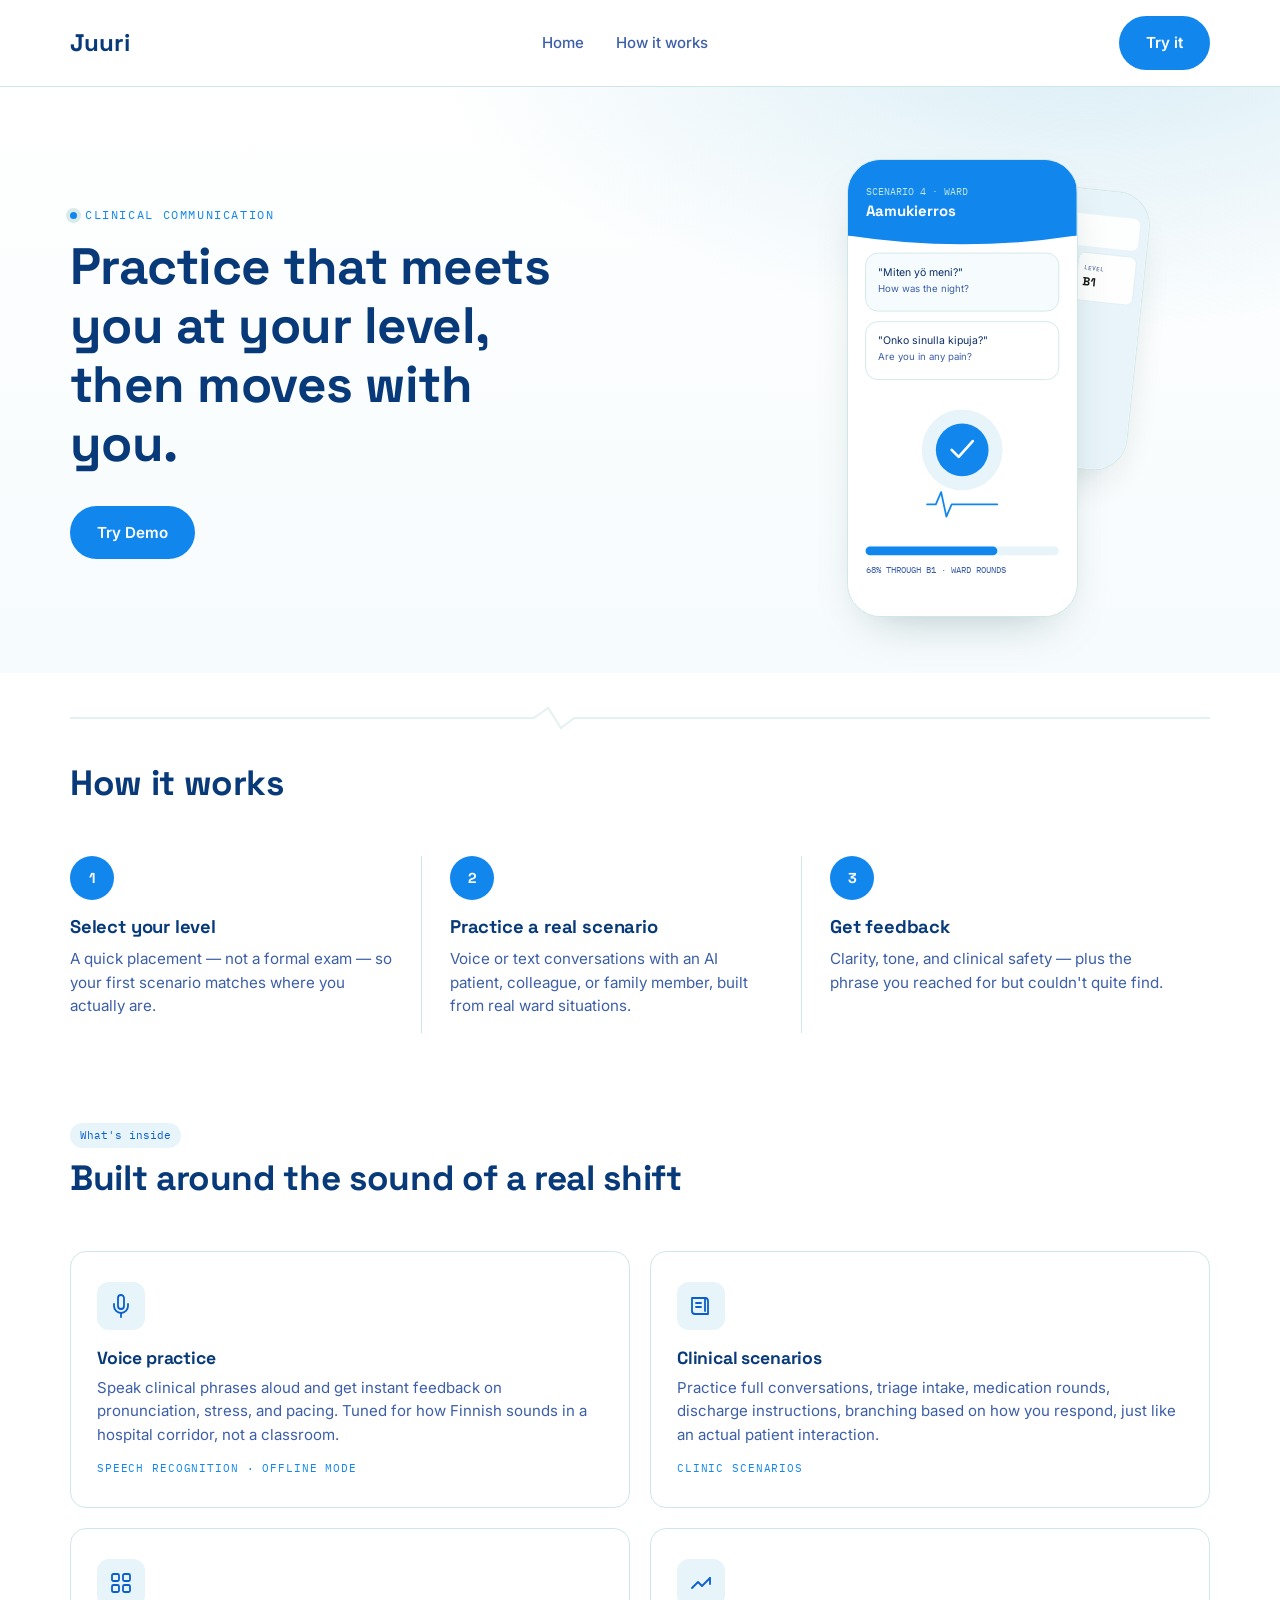
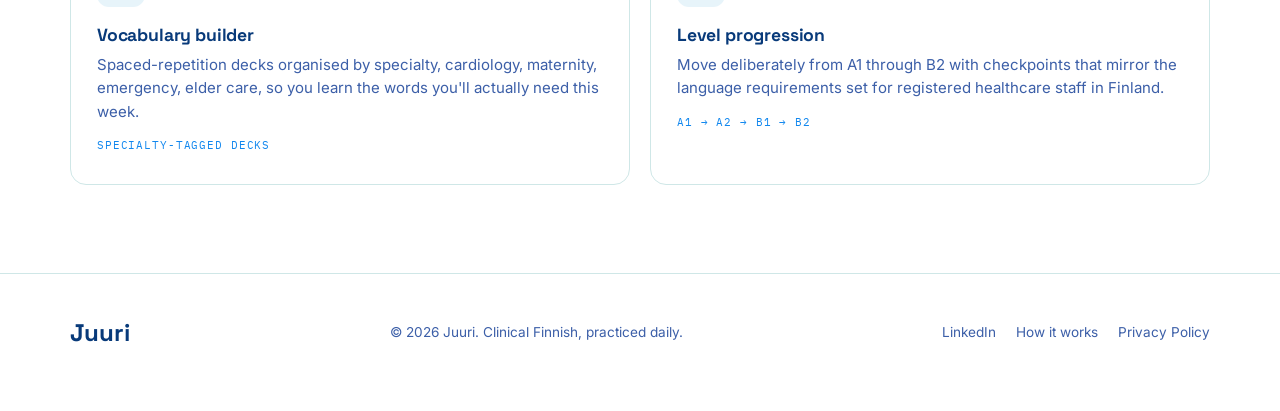
==== index.html @ f385f3e2 "hello" ====
<!DOCTYPE html>
<html lang="en">

<head>
  <meta charset="UTF-8">
  <meta name="viewport" content="width=device-width, initial-scale=1.0">
  <title>Juuri — Build your confidence</title>
  <link rel="preconnect" href="https://fonts.googleapis.com">
  <link
    href="https://fonts.googleapis.com/css2?family=Space+Grotesk:wght@500;600;700&family=Inter:wght@400;500;600;700&family=IBM+Plex+Mono:wght@500;600&display=swap"
    rel="stylesheet">
  <link rel="stylesheet" href="styles.css">
</head>

<body>

  <a href="#main" class="skip-link">Skip to content</a>

  <header>
    <nav class="nav container">
      <a href="#top" class="logo">
        Juuri
      </a>
      <div class="nav-links">
        <a href="#features">Home</a>
        <a href="how-it-works.html">How it works</a>
      </div>
      <a href="#contact" class="btn btn-primary nav-cta">Try it</a>
      <button class="nav-toggle" aria-label="Toggle menu" aria-expanded="false" id="navToggle">
        <svg viewBox="0 0 24 24" fill="none" stroke="#0b2b30" stroke-width="2" stroke-linecap="round">
          <line x1="3" y1="6" x2="21" y2="6" />
          <line x1="3" y1="12" x2="21" y2="12" />
          <line x1="3" y1="18" x2="21" y2="18" />
        </svg>
      </button>
    </nav>
    <div class="mobile-menu" id="mobileMenu">
      <a href="#features">Home</a>
      <a href="how-it-works.html">How it works</a>
      <a href="#contact" class="btn btn-primary">Try it</a>
    </div>
  </header>

  <main id="main">

    <!-- ============ HERO ============ -->
    <section class="hero" id="top">
      <div class="container hero-grid">
        <div class="hero-title">
          <span class="eyebrow">Clinical communication</span>
          <h1>Practice that meets you at your level, then moves with you.</h1>
          <div class="hero-cta-wrap btn-row">
            <a href="#demo" class="btn btn-primary">Try Demo</a>
          </div>
        </div>
        <div class="hero-visual reveal">
          <svg class="ekg-strip" viewBox="0 0 400 60" preserveAspectRatio="none" aria-hidden="true">
            <polyline id="ekgLine" points="0,30 40,30 55,10 65,50 80,30 400,30" fill="none" stroke="var(--teal)"
              stroke-width="2" stroke-linecap="round" stroke-linejoin="round" />
          </svg>
          <div class="phone-stack">
            <svg class="phone phone-behind" viewBox="0 0 260 520" xmlns="http://www.w3.org/2000/svg">
              <rect width="260" height="520" rx="34" fill="#E7F4FA" />
              <rect x="16" y="46" width="228" height="60" rx="12" fill="#ffffff" />
              <text x="30" y="80" font-family="Space Grotesk" font-size="14" fill="var(--ink)"
                font-weight="700">Progress</text>
              <rect x="16" y="118" width="108" height="90" rx="12" fill="var(--teal)" />
              <text x="28" y="150" font-family="IBM Plex Mono" font-size="11" fill="#fff">STREAK</text>
              <text x="28" y="180" font-family="Space Grotesk" font-size="22" fill="#fff" font-weight="700">14d</text>
              <rect x="136" y="118" width="108" height="90" rx="12" fill="#ffffff" stroke="#CFE7E7" />
              <text x="148" y="150" font-family="IBM Plex Mono" font-size="11" fill="var(--ink)">LEVEL</text>
              <text x="148" y="180" font-family="Space Grotesk" font-size="22" fill="var(--ink-deepest)"
                font-weight="700">B1</text>
            </svg>
            <svg class="phone phone-front" viewBox="0 0 260 520" xmlns="http://www.w3.org/2000/svg">
              <rect width="260" height="520" rx="34" fill="#ffffff" />
              <rect x="0" y="0" width="260" height="86" rx="0" fill="var(--teal)" />
              <path d="M0 86 Q130 106 260 86 L260 0 L0 0 Z" fill="var(--teal)" />
              <text x="20" y="40" font-family="IBM Plex Mono" font-size="11" fill="#BFE6E1">SCENARIO 4 · WARD</text>
              <text x="20" y="64" font-family="Space Grotesk" font-size="17" fill="#fff"
                font-weight="700">Aamukierros</text>
              <rect x="20" y="106" width="220" height="66" rx="14" fill="#F6FBFD" stroke="#CFE7E7" />
              <text x="34" y="132" font-family="Inter" font-size="12" fill="var(--ink)">"Miten yö meni?"</text>
              <text x="34" y="150" font-family="Inter" font-size="11" fill="var(--ink-soft)">How was the night?</text>
              <rect x="20" y="184" width="220" height="66" rx="14" fill="#ffffff" stroke="#CFE7E7" />
              <text x="34" y="210" font-family="Inter" font-size="12" fill="var(--ink)">"Onko sinulla kipuja?"</text>
              <text x="34" y="228" font-family="Inter" font-size="11" fill="var(--ink-soft)">Are you in any pain?</text>
              <circle cx="130" cy="330" r="46" fill="#E7F4FA" />
              <circle cx="130" cy="330" r="30" fill="var(--teal)" />
              <path d="M118 330 l8 8 16 -18" stroke="#fff" stroke-width="3" fill="none" stroke-linecap="round"
                stroke-linejoin="round" />
              <polyline points="90,392 100,392 106,378 112,406 118,392 170,392" fill="none" stroke="var(--teal)"
                stroke-width="2" stroke-linecap="round" stroke-linejoin="round" />
              <rect x="20" y="440" width="220" height="10" rx="5" fill="#E7F4FA" />
              <rect x="20" y="440" width="150" height="10" rx="5" fill="var(--teal)" />
              <text x="20" y="470" font-family="IBM Plex Mono" font-size="10" fill="var(--ink-soft)">68% THROUGH B1 ·
                WARD
                ROUNDS</text>
            </svg>
          </div>
        </div>
      </div>
    </section>
    <!-- ============ HOW IT WORKS ============ -->

    <svg class="ekg-divider container" viewBox="0 0 1180 26" preserveAspectRatio="none" aria-hidden="true" style="margin-top: 32px;">
      <polyline points="0,13 480,13 495,3 508,23 522,13 1180,13" fill="none" stroke="#CFE7E7" stroke-width="2" />
    </svg>


    <section class="container" id="how" style="margin-top: 32px;">
      <div class="wrap">
        <div class="section-head">

          <h2>How it works</h2>
        </div>
        <div class="how-track">
          <div class="how-step">
            <span class="step-index">1</span>
            <h3>Select your level</h3>
            <p>A quick placement — not a formal exam — so your first scenario matches where you actually are.</p>
          </div>
          <div class="how-step">
            <span class="step-index">2</span>
            <h3>Practice a real scenario</h3>
            <p>Voice or text conversations with an AI patient, colleague, or family member, built from real ward
              situations.</p>
          </div>
          <div class="how-step">
            <span class="step-index">3</span>
            <h3>Get feedback</h3>
            <p>Clarity, tone, and clinical safety — plus the phrase you reached for but couldn't quite find.</p>
          </div>
        </div>
      </div>
    </section>


    <!-- ============ FEATURES ============ -->
    <section id="features">
      <div class="container">
        <div class="section-head reveal">
          <span class="pill">What's inside</span>
          <h2>Built around the sound of a real shift</h2>
        </div>
        <div class="features-grid">

          <div class="feature-card reveal">
            <div class="feature-icon">
              <svg viewBox="0 0 24 24" fill="none" stroke-width="1.8" stroke-linecap="round" stroke-linejoin="round">
                <path d="M12 1a3 3 0 0 0-3 3v8a3 3 0 0 0 6 0V4a3 3 0 0 0-3-3z" />
                <path d="M19 10v2a7 7 0 0 1-14 0v-2" />
                <line x1="12" y1="19" x2="12" y2="23" />
              </svg>
            </div>
            <h3>Voice practice</h3>
            <p>Speak clinical phrases aloud and get instant feedback on pronunciation, stress, and pacing. Tuned for
              how Finnish sounds in a hospital corridor, not a classroom.</p>
            <span class="feature-tag">Speech recognition · offline mode</span>
          </div>

          <div class="feature-card reveal">
            <div class="feature-icon">
              <svg viewBox="0 0 24 24" fill="none" stroke-width="1.8" stroke-linecap="round" stroke-linejoin="round">
                <path d="M3 4h13a3 3 0 0 1 3 3v13H6a3 3 0 0 1-3-3V4z" />
                <path d="M16 4v13" />
                <line x1="7" y1="9" x2="12" y2="9" />
                <line x1="7" y1="13" x2="12" y2="13" />
              </svg>
            </div>
            <h3>Clinical scenarios</h3>
            <p>Practice full conversations, triage intake, medication rounds, discharge instructions, branching based
              on how you respond, just like an actual patient interaction.</p>
            <span class="feature-tag">clinic scenarios</span>
          </div>

          <div class="feature-card reveal">
            <div class="feature-icon">
              <svg viewBox="0 0 24 24" fill="none" stroke-width="1.8" stroke-linecap="round" stroke-linejoin="round">
                <rect x="3" y="3" width="7" height="7" rx="1.5" />
                <rect x="14" y="3" width="7" height="7" rx="1.5" />
                <rect x="3" y="14" width="7" height="7" rx="1.5" />
                <rect x="14" y="14" width="7" height="7" rx="1.5" />
              </svg>
            </div>
            <h3>Vocabulary builder</h3>
            <p>Spaced-repetition decks organised by specialty, cardiology, maternity, emergency, elder care, so you
              learn the words you'll actually need this week.</p>
            <span class="feature-tag">Specialty-tagged decks</span>
          </div>

          <div class="feature-card reveal">
            <div class="feature-icon">
              <svg viewBox="0 0 24 24" fill="none" stroke-width="1.8" stroke-linecap="round" stroke-linejoin="round">
                <path d="M3 17l6-6 4 4 8-8" />
                <path d="M21 7v6" />
              </svg>
            </div>
            <h3>Level progression</h3>
            <p>Move deliberately from A1 through B2 with checkpoints that mirror the language requirements set for
              registered healthcare staff in Finland.</p>
            <span class="feature-tag">A1 → A2 → B1 → B2</span>
          </div>

        </div>
      </div>
    </section>




  </main>

  <footer>
    <div class="container footer-row">
      <div class="logo" style="font-size:1.5rem;">
        Juuri
      </div>
      <span>© 2026 Juuri. Clinical Finnish, practiced daily.</span>
      <div class="footer-links">
        <a href="https://www.linkedin.com/company/juuri" target="_blank">LinkedIn</a>
        <a href="how-it-works.html">How it works</a>
        <a href="privacy.html">Privacy Policy</a>
      </div>
    </div>
  </footer>


  <script src="script.js"></script>
</body>

</html>
---- styles.css ----
/* ============ TOKENS ============ */
:root{
  --white:#ffffff;
  --pale:#f6fbfd;
  --bg-blue:#e7f4fa;
  --bg-blue-deep:#d8edf5;
  --line:#cfe7e7;
  --teal:#1187EE;
  --teal-dark:#0A5FCC;
  --teal-deepest:#083A7A;
  --ink:#0B2F66;
  --ink-soft:#3C5FA8;
  --pulse:#e8a33d; /* single sparing highlight, used only in EKG dot */
  --radius-sm:10px;
  --radius-md:16px;
  --radius-lg:28px;
  --shadow:0 20px 50px -25px rgba(10,60,60,.35);
  --display:'Space Grotesk',sans-serif;
  --body:'Inter',sans-serif;
  --mono:'IBM Plex Mono',monospace;
  --maxw:1180px;
}

*{box-sizing:border-box;}
html{scroll-behavior:smooth;}
@media (prefers-reduced-motion: reduce){
  html{scroll-behavior:auto;}
  *{animation-duration:.001ms !important; animation-iteration-count:1 !important; transition-duration:.001ms !important;}
}
body{
  margin:0;
  font-family:var(--body);
  color:var(--ink);
  background:var(--white);
  -webkit-font-smoothing:antialiased;
  line-height:1.55;
}
h1,h2,h3,h4{
  font-family:var(--display);
  color:var(--teal-deepest);
  margin:0 0 .5em;
  line-height:1.15;
  letter-spacing:-.01em;
}

p{margin:0 0 1em;color:var(--ink-soft);}
a{color:inherit;}
img,svg{max-width:100%;display:block;}
.container{max-width:var(--maxw); margin:0 auto; padding:0 20px;}
.eyebrow{
  font-family:var(--mono);
  font-size:.72rem;
  letter-spacing:.14em;
  text-transform:uppercase;
  color:var(--teal);
  display:inline-flex;
  align-items:center;
  gap:8px;
  margin-bottom:14px;
}
.eyebrow::before{
  content:"";
  width:7px;height:7px;border-radius:50%;
  background:var(--teal);
  box-shadow:0 0 0 4px rgba(14,124,122,.15);
}
.btn{
  display:inline-flex;
  align-items:center;
  justify-content:center;
  gap:8px;
  padding:14px 26px;
  border-radius:999px;
  font-family:var(--body);
  font-weight:600;
  font-size:.95rem;
  text-decoration:none;
  border:1.5px solid transparent;
  cursor:pointer;
  transition:transform .18s ease, box-shadow .18s ease, background .18s ease, color .18s ease;
}
.btn-primary{background:var(--teal); color:var(--white);}
.btn-primary:hover{background:var(--teal-dark); transform:translateY(-2px); box-shadow:0 12px 24px -10px rgba(10,92,91,.55);}
.btn-ghost{background:transparent; color:var(--teal-dark); border-color:var(--line); }
.btn-ghost:hover{background:var(--bg-blue); transform:translateY(-2px);}
.btn-row{display:flex; flex-wrap:wrap; gap:14px;}

section{padding:88px 0;}
.section-head{max-width:640px; margin-bottom:52px;}
.section-head.center{margin-left:auto; margin-right:auto; text-align:center;}
.policy-page{padding:56px 0 80px;}
.policy-card{background:var(--white); border:1px solid var(--line); border-radius:var(--radius-lg); padding:32px clamp(20px,3vw,40px); box-shadow:var(--shadow);}
.policy-intro{max-width:720px; margin-bottom:24px;}
.policy-content h2{font-size:1.3rem; margin-top:24px; margin-bottom:10px;}
.policy-content h3{font-size:1.02rem; margin-top:18px; margin-bottom:8px;}
.policy-content ul{padding-left:20px; color:var(--ink-soft); margin:0 0 1em;}
.policy-content a{color:var(--teal-dark); text-decoration:none;}

.page-section{padding:56px 0 80px;}
.page-hero{padding:56px 0 24px;}
.page-card{background:var(--white); border:1px solid var(--line); border-radius:var(--radius-lg); padding:32px clamp(20px,3vw,40px); box-shadow:var(--shadow);}
.page-grid{display:grid; gap:20px; grid-template-columns:1fr;}
.page-step{background:var(--pale); border:1px solid var(--line); border-radius:var(--radius-md); padding:24px;}
.page-step h3{margin-bottom:8px; font-size:1.08rem;}
.page-step p{margin-bottom:0;}
.page-step .step-number{display:inline-flex; align-items:center; justify-content:center; width:40px; height:40px; border-radius:50%; background:var(--teal); color:var(--white); font-family:var(--display); font-weight:700; margin-bottom:12px;}
@media (min-width:760px){.page-grid{grid-template-columns:repeat(3, 1fr);}}

/* ============ how it works ============ */
.section-head h2{font-size:clamp(1.6rem, 2.8vw, 2.2rem);}
.section-head p{max-width:60ch;}
/* ============ end ============ */


  /* HOW IT WORKS */
  .how-track{display:grid; grid-template-columns:repeat(3,1fr); gap:0;}
  .how-step{padding:0 28px 0 0;}
  .how-step:not(:last-child){border-right:1px solid var(--line); margin-right:28px;}
  .step-index{
    display:inline-flex; align-items:center; justify-content:center;
    width:44px; height:44px; border-radius:50%;
    background:var(--teal); color:var(--white);
    font-family:var(--display); font-weight:700; font-size:.9rem;
  }
  .how-step h3{font-size:1.15rem; margin-top:16px;}
  .how-step p{color:var(--ink-soft); font-size:.95rem; margin-top:10px;}
  @media (max-width:860px){
    .how-track{grid-template-columns:1fr; gap:32px;}
    .how-step:not(:last-child){border-right:none; margin-right:0; padding-bottom:28px; border-bottom:1px solid var(--line);}
  }

/* divider: EKG-style hairline instead of a plain rule */
.ekg-divider{width:100%; height:26px; opacity:.55;}

/* ============ REVEAL ANIMATION ============ */
.reveal{opacity:0; transform:translateY(22px); transition:opacity .7s ease, transform .7s ease;}
.reveal.is-visible{opacity:1; transform:translateY(0);}

/* ============ NAV ============ */
header{
  position:sticky; top:0; z-index:50;
  background:rgba(255,255,255,.86);
  backdrop-filter:blur(10px);
  border-bottom:1px solid var(--line);
}
.nav{display:flex; align-items:center; justify-content:space-between; padding:16px 20px;}
.logo{display:flex; align-items:center; gap:10px; font-family:var(--display); font-weight:700; font-size:1.5rem; color:var(--teal-deepest); text-decoration:none;}
.logo-mark{width:30px;height:30px;flex-shrink:0;}
.nav-links{display:none; gap:32px; font-weight:500; font-size:.94rem;}
.nav-links a{text-decoration:none; color:var(--ink-soft); transition:color .15s;}
.nav-links a:hover{color:var(--teal-dark);}
.nav-cta{display:none;}
.nav-toggle{display:flex; background:none; border:none; cursor:pointer; padding:8px;}
.nav-toggle svg{width:24px;height:24px;}
.mobile-menu{
  display:none;
  flex-direction:column;
  gap:2px;
  padding:8px 20px 20px;
  border-top:1px solid var(--line);
  background:var(--white);
}
.mobile-menu.open{display:flex;}
.mobile-menu a{padding:12px 4px; text-decoration:none; color:var(--ink-soft); font-weight:500; border-bottom:1px solid var(--pale);}
.mobile-menu .btn{margin-top:12px;}

@media (min-width:900px){
  .nav-links{display:flex;}
  .nav-cta{display:inline-flex;}
  .nav-toggle{display:none;}
}

/* ============ HERO ============ */
.hero{
  padding:72px 0 56px;
  background:
    radial-gradient(1100px 500px at 85% -10%, var(--bg-blue-deep), transparent 60%),
    linear-gradient(180deg, var(--white), var(--pale));
  overflow:hidden;
}
.hero-grid {
  display:grid;
  grid-template-columns:1.1fr .9fr;
  gap:40px;
  align-items:center;
}
.hero-title{margin-bottom:16px;}

.hero h1{font-size:clamp(2.1rem, 4.6vw, 3.2rem); max-width:15ch;}
.hero .lede{font-size:1.08rem; max-width:46ch;}
.hero-cta-wrap, .hero-ctas{margin-top:32px;}
.hero-meta{display:flex; gap:24px; margin-top:34px; flex-wrap:wrap;}
.hero-meta div{font-family:var(--mono); font-size:.78rem; color:var(--ink-soft);}
.hero-meta strong{display:block; font-family:var(--display); font-size:1.4rem; color:var(--teal-deepest);}

.hero-image{position:relative; width:100%; max-width:640px; margin:0 auto;}

.hero-visual{position:relative; display:flex; justify-content:center;}
.ekg-strip{
  position:absolute; top:-18px; left:0; width:100%; height:60px; opacity:.9;
}
.phone-stack{position:relative; width:100%; max-width:320px;}
.phone{
  position:relative;
  border-radius:34px;
  background:var(--white);
  box-shadow:var(--shadow);
  border:1px solid var(--line);
  overflow:hidden;
}
.phone-front{width:72%; margin:0 auto;}
.phone-behind{
  position:absolute; top:28px; right:-5%; width:44%;
  opacity:.9; transform:rotate(6deg);
  z-index:-1;
}

@media (max-width:900px){
  .hero-grid{grid-template-columns:1fr;}
  .phone-stack{max-width:280px; margin:0 auto;}
}

/* ============ FEATURES ============ */
.features-grid{
  display:grid;
  grid-template-columns:1fr;
  gap:20px;
}
.feature-card{
  background:var(--white);
  border:1px solid var(--line);
  border-radius:var(--radius-md);
  padding:30px 26px;
  transition:transform .25s ease, box-shadow .25s ease, border-color .25s ease;
}
.feature-card:hover{transform:translateY(-6px); box-shadow:var(--shadow); border-color:transparent;}
.feature-icon{
  width:48px; height:48px; border-radius:12px;
  background:var(--bg-blue);
  display:flex; align-items:center; justify-content:center;
  margin-bottom:18px;
}
.feature-icon svg{width:24px;height:24px; stroke:var(--teal-dark);}
.feature-card h3{font-size:1.1rem; margin-bottom:8px;}
.feature-card p{font-size:.94rem; margin-bottom:0;}
.feature-tag{
  font-family:var(--mono); font-size:.68rem; letter-spacing:.08em;
  color:var(--teal); text-transform:uppercase; margin-top:14px; display:block;
}

@media (min-width:700px){
  .features-grid{grid-template-columns:1fr 1fr;}
}

/* ============ HOW IT WORKS ============ */
.steps{
  display:grid;
  grid-template-columns:repeat(3, minmax(0, 1fr));
  gap:0;
  position:relative;
}
.step{
  padding:0 28px 0 0;
  min-height:100%;
}
.step:not(:last-child){
  border-right:1px solid var(--line);
  margin-right:28px;
}
.step-index{
  display:inline-flex;
  align-items:center;
  justify-content:center;
  width:44px;
  height:44px;
  border-radius:50%;
  background:var(--teal);
  color:var(--white);
  font-family:var(--display);
  font-weight:700;
  font-size:.9rem;
}
.step-body h3{font-size:1.15rem; margin-top:16px;}
.step-body p{margin:10px 0 0; max-width:56ch; color:var(--ink-soft); font-size:.95rem;}
.step-visual{
  margin-top:16px;
  border-radius:var(--radius-sm);
  border:1px solid var(--line);
  background:var(--white);
  padding:14px 16px;
  font-family:var(--mono);
  font-size:.82rem;
  color:var(--teal-deepest);
}

@media (max-width:860px){
  .steps{grid-template-columns:1fr; gap:32px;}
  .step{padding:0;}
  .step:not(:last-child){border-right:none; margin-right:0; padding-bottom:28px; border-bottom:1px solid var(--line);}
}

/* ============ AUDIENCE ============ */
.audience-grid{
  display:grid; grid-template-columns:1fr; gap:20px;
}
.audience-card{
  background:linear-gradient(180deg, var(--white), var(--pale));
  border:1px solid var(--line);
  border-radius:var(--radius-md);
  padding:28px;
  position:relative;
}
.audience-card .chart-tab{
  position:absolute; top:0; left:28px; transform:translateY(-50%);
  background:var(--teal); color:var(--white);
  font-family:var(--mono); font-size:.68rem; letter-spacing:.06em;
  padding:5px 12px; border-radius:999px;
}
.audience-card h3{font-size:1.08rem; margin-top:10px;}
@media (min-width:760px){
  .audience-grid{grid-template-columns:repeat(3,1fr);}
}

/* ============ TESTIMONIALS ============ */
.testi-grid{display:grid; grid-template-columns:1fr; gap:18px;}
.testi-card{
  background:var(--white);
  border:1px solid var(--line);
  border-left:4px solid var(--teal);
  border-radius:var(--radius-sm);
  padding:24px 24px 20px;
}
.testi-quote{font-size:1.02rem; color:var(--ink); font-style:normal;}
.testi-name{font-family:var(--mono); font-size:.78rem; color:var(--teal-dark); display:block; margin-top:14px;}
@media (min-width:760px){
  .testi-grid{grid-template-columns:repeat(3,1fr);}
}

/* ============ CONTACT ============ */
.contact-wrap{
  background:var(--teal-deepest);
  border-radius:var(--radius-lg);
  padding:48px 26px;
  color:var(--white);
  position:relative;
  overflow:hidden;
}
.contact-wrap::before{
  content:"";
  position:absolute; inset:0;
  background:radial-gradient(700px 260px at 90% 0%, rgba(232,163,61,.06), transparent 60%);
  pointer-events:none;
}
.contact-grid{display:grid; grid-template-columns:1fr; gap:36px; position:relative;}
.contact-wrap h2{color:var(--white);}
.contact-wrap p{color:#bfe0dd;}
.field{margin-bottom:16px;}
.field label{
  display:block; font-family:var(--mono); font-size:.72rem; letter-spacing:.06em;
  text-transform:uppercase; color:#9fd2ce; margin-bottom:6px;
}
.field input, .field textarea{
  width:100%; padding:13px 14px; border-radius:10px;
  border:1px solid rgba(255,255,255,.18);
  background:rgba(255,255,255,.06);
  color:var(--white);
  font-family:var(--body); font-size:.95rem;
}
.field input::placeholder, .field textarea::placeholder{color:#7fb8b4;}
.field input:focus, .field textarea:focus{
  outline:2px solid var(--pulse); outline-offset:1px;
  background:rgba(255,255,255,.1);
}
.field textarea{resize:vertical; min-height:110px;}
.form-note{font-size:.82rem; color:#8fc4c0; margin-top:14px;}
.form-success{
  display:none; align-items:center; gap:10px;
  background:rgba(255,255,255,.08); border:1px solid rgba(255,255,255,.2);
  padding:14px 16px; border-radius:10px; font-size:.9rem; margin-top:14px;
}
.form-success.show{display:flex;}

@media (min-width:800px){
  .contact-grid{grid-template-columns:1fr 1.1fr;}
}

/* ============ FOOTER ============ */
footer{
  padding:40px 0 60px;
  border-top:1px solid var(--line);
}
.footer-row{
  display:flex; flex-direction:column; gap:18px;
  font-size:.85rem; color:var(--ink-soft);
}
@media (min-width:700px){
  .footer-row{flex-direction:row; justify-content:space-between; align-items:center;}
}
.footer-links{display:flex; gap:20px; flex-wrap:wrap;}
.footer-links a{text-decoration:none; color:var(--ink-soft);}
.footer-links a:hover{color:var(--teal-dark);}

/* ============ MISC ============ */
.pill{
  display:inline-block; background:var(--bg-blue); color:var(--teal-dark);
  font-family:var(--mono); font-size:.7rem; padding:4px 10px; border-radius:999px; margin-bottom:10px;
}
.skip-link{
  position:absolute; left:-999px; top:0; background:var(--teal); color:#fff; padding:10px 16px; z-index:100;
}
.skip-link:focus{left:12px; top:12px;}
:focus-visible{outline:2px solid var(--teal); outline-offset:2px;}
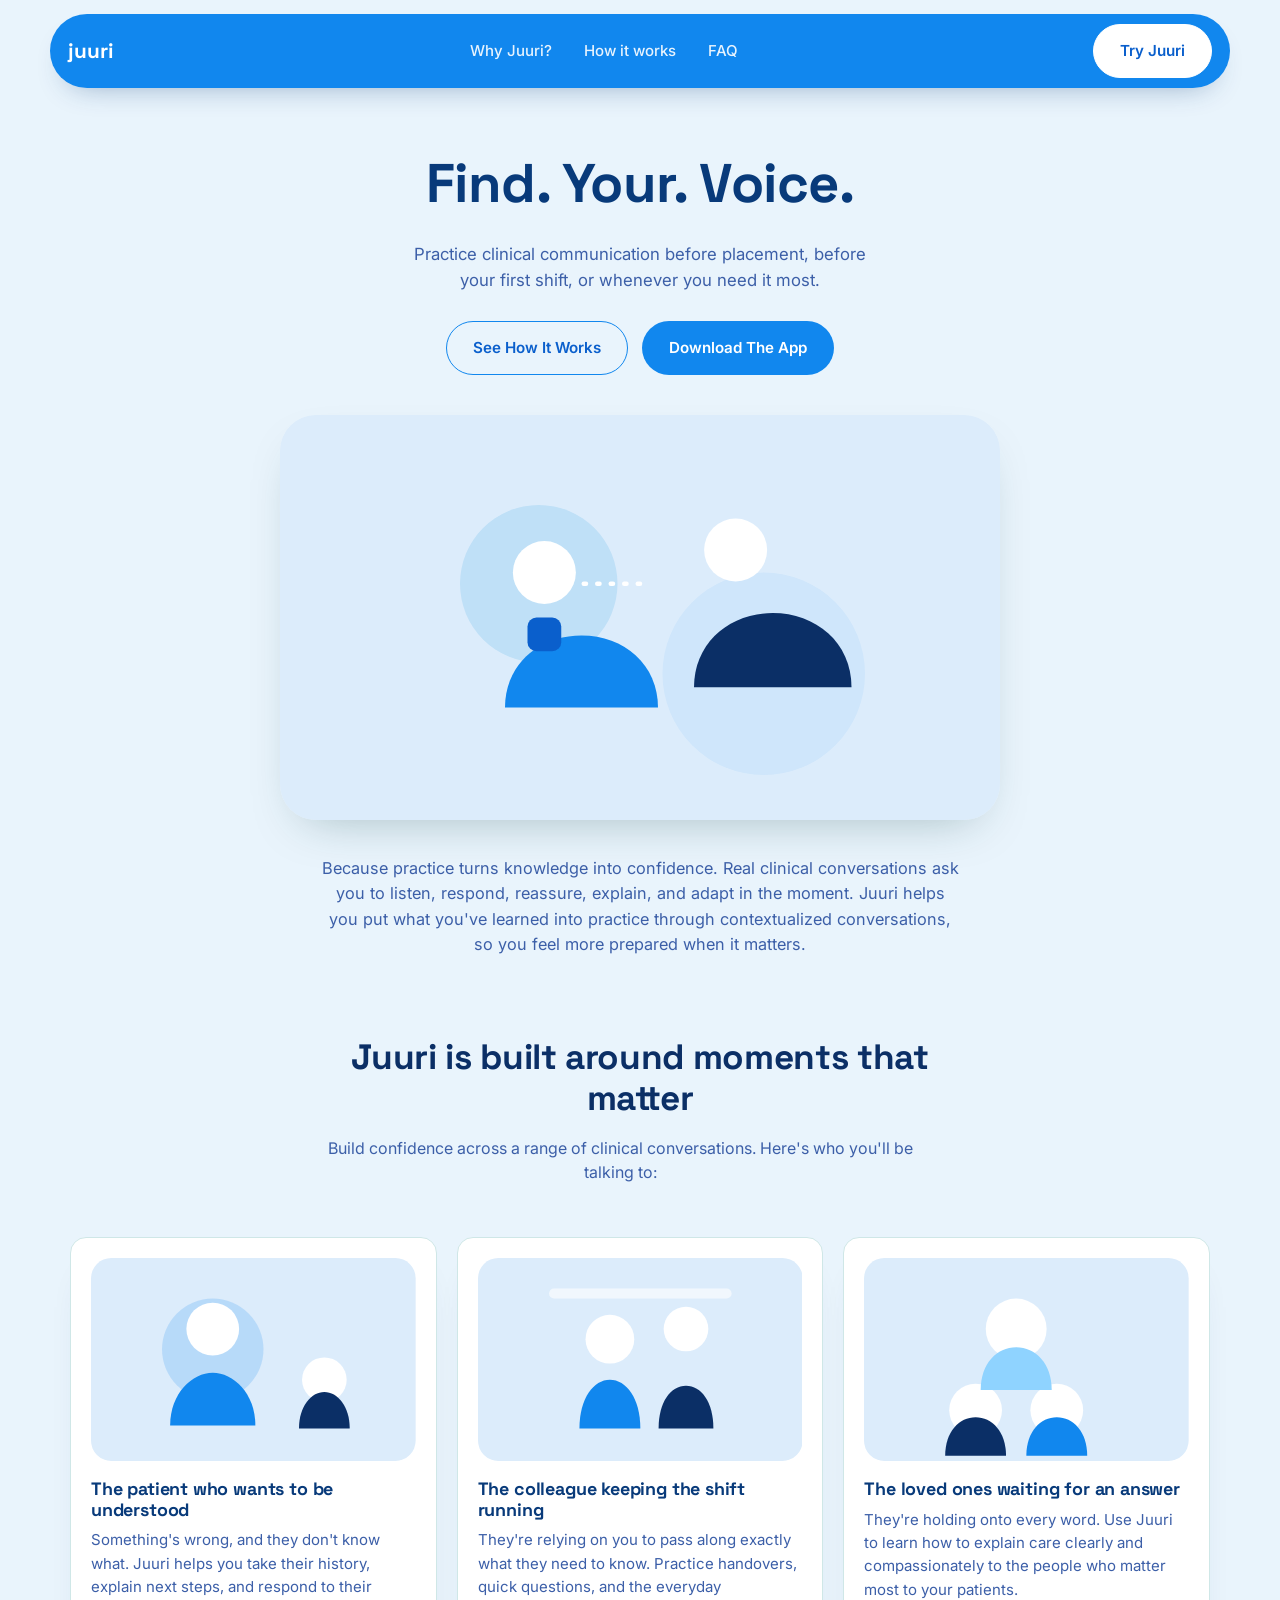
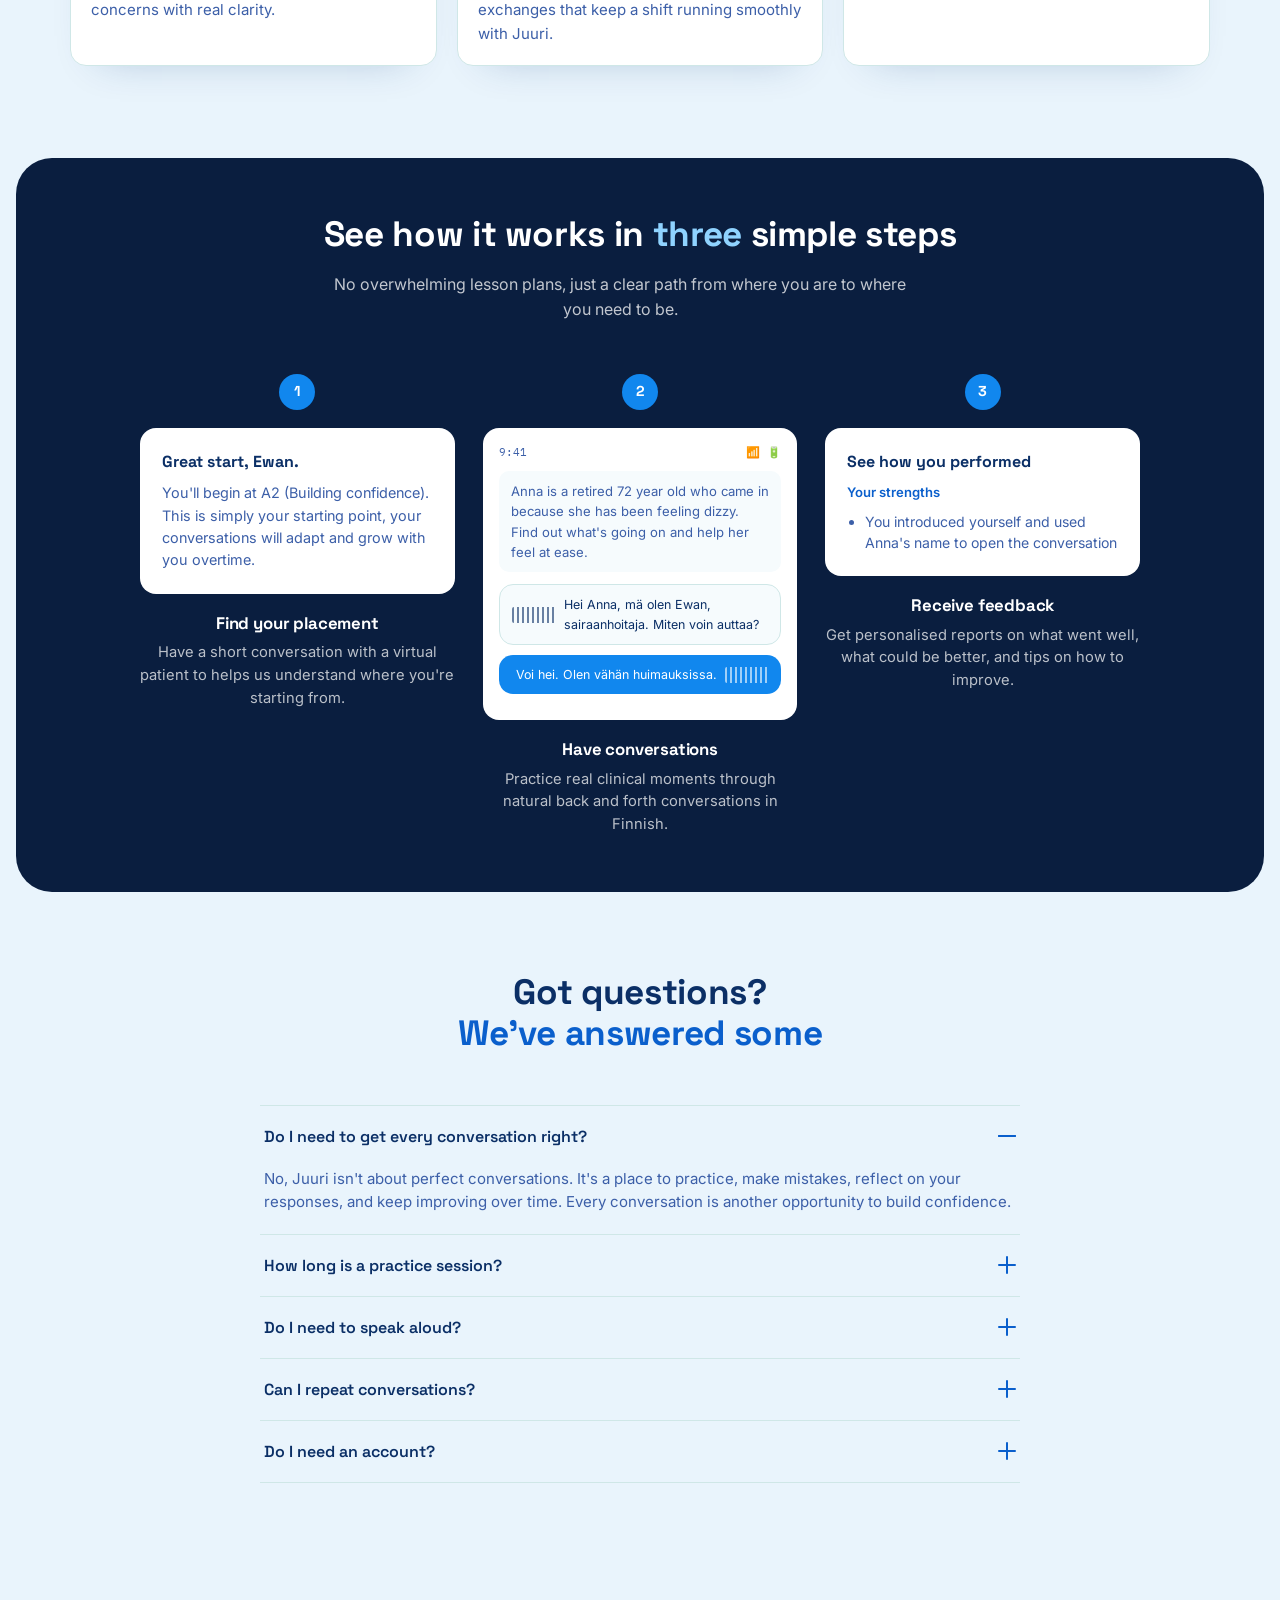
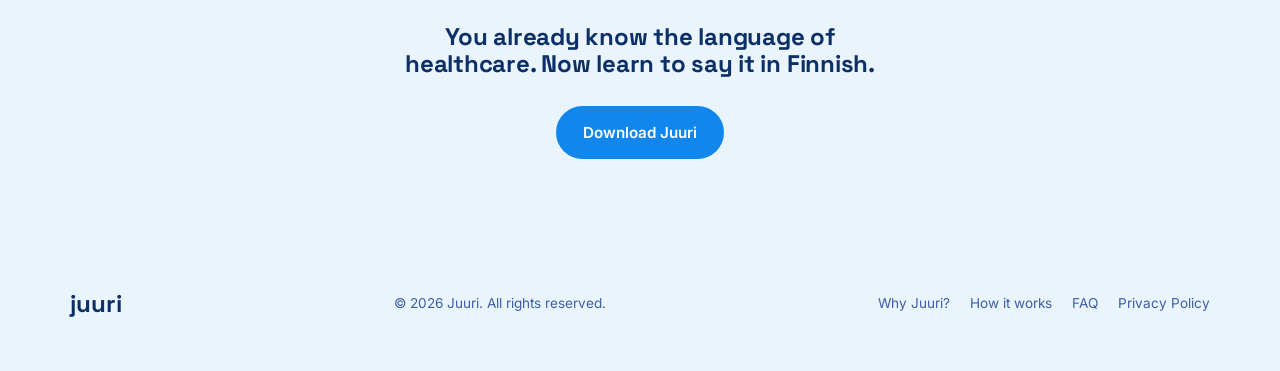
==== commit 58f425dd: "update" ====
--- a/index.html
+++ b/index.html
@@ -4,7 +4,7 @@
 <head>
   <meta charset="UTF-8">
   <meta name="viewport" content="width=device-width, initial-scale=1.0">
-  <title>Juuri — Build your confidence</title>
+  <title>Juuri — Find. Your. Voice.</title>
   <link rel="preconnect" href="https://fonts.googleapis.com">
   <link
     href="https://fonts.googleapis.com/css2?family=Space+Grotesk:wght@500;600;700&family=Inter:wght@400;500;600;700&family=IBM+Plex+Mono:wght@500;600&display=swap"
@@ -12,214 +12,295 @@
   <link rel="stylesheet" href="styles.css">
 </head>
 
-<body>
+<body class="home">
 
   <a href="#main" class="skip-link">Skip to content</a>
 
-  <header>
-    <nav class="nav container">
-      <a href="#top" class="logo">
-        Juuri
-      </a>
-      <div class="nav-links">
-        <a href="#features">Home</a>
-        <a href="how-it-works.html">How it works</a>
-      </div>
-      <a href="#contact" class="btn btn-primary nav-cta">Try it</a>
-      <button class="nav-toggle" aria-label="Toggle menu" aria-expanded="false" id="navToggle">
-        <svg viewBox="0 0 24 24" fill="none" stroke="#0b2b30" stroke-width="2" stroke-linecap="round">
+  <header class="home-header">
+    <nav class="nav container home-nav">
+      <a href="#top" class="logo home-logo">juuri</a>
+      <div class="nav-links home-nav-links">
+        <a href="#why">Why Juuri?</a>
+        <a href="#how">How it works</a>
+        <a href="#faq">FAQ</a>
+      </div>
+      <a href="#download" class="btn btn-white nav-cta">Try Juuri</a>
+      <button class="nav-toggle home-nav-toggle" aria-label="Toggle menu" aria-expanded="false" id="navToggle">
+        <svg viewBox="0 0 24 24" fill="none" stroke="#ffffff" stroke-width="2" stroke-linecap="round">
           <line x1="3" y1="6" x2="21" y2="6" />
           <line x1="3" y1="12" x2="21" y2="12" />
           <line x1="3" y1="18" x2="21" y2="18" />
         </svg>
       </button>
     </nav>
-    <div class="mobile-menu" id="mobileMenu">
-      <a href="#features">Home</a>
-      <a href="how-it-works.html">How it works</a>
-      <a href="#contact" class="btn btn-primary">Try it</a>
+    <div class="mobile-menu home-mobile-menu" id="mobileMenu">
+      <a href="#why">Why Juuri?</a>
+      <a href="#how">How it works</a>
+      <a href="#faq">FAQ</a>
+      <a href="#download" class="btn btn-white">Try Juuri</a>
     </div>
   </header>
 
   <main id="main">
 
     <!-- ============ HERO ============ -->
-    <section class="hero" id="top">
-      <div class="container hero-grid">
-        <div class="hero-title">
-          <span class="eyebrow">Clinical communication</span>
-          <h1>Practice that meets you at your level, then moves with you.</h1>
-          <div class="hero-cta-wrap btn-row">
-            <a href="#demo" class="btn btn-primary">Try Demo</a>
-          </div>
-        </div>
-        <div class="hero-visual reveal">
-          <svg class="ekg-strip" viewBox="0 0 400 60" preserveAspectRatio="none" aria-hidden="true">
-            <polyline id="ekgLine" points="0,30 40,30 55,10 65,50 80,30 400,30" fill="none" stroke="var(--teal)"
-              stroke-width="2" stroke-linecap="round" stroke-linejoin="round" />
+    <section class="home-hero" id="top">
+      <div class="container home-hero-inner">
+        <h1>Find. Your. Voice.</h1>
+        <p class="home-hero-sub">Practice clinical communication before placement, before your first shift, or
+          whenever you need it most.</p>
+        <div class="btn-row home-hero-ctas">
+          <a href="#how" class="btn btn-outline">See How It Works</a>
+          <a href="#download" class="btn btn-primary">Download The App</a>
+        </div>
+
+        <div class="home-hero-image reveal" aria-hidden="true">
+          <svg viewBox="0 0 640 360" xmlns="http://www.w3.org/2000/svg" role="img"
+            aria-label="A nurse and a patient talking">
+            <rect width="640" height="360" rx="28" fill="#dcecfb" />
+            <circle cx="230" cy="150" r="70" fill="#bfe0f7" />
+            <circle cx="430" cy="230" r="90" fill="#cfe6fb" />
+            <g transform="translate(190,110)">
+              <circle cx="45" cy="30" r="28" fill="#ffffff" />
+              <path d="M10 150c0-38 30-64 68-64s68 26 68 64" fill="#1187EE" />
+              <rect x="30" y="70" width="30" height="30" rx="8" fill="#0A5FCC" />
+            </g>
+            <g transform="translate(360,90)">
+              <circle cx="45" cy="30" r="28" fill="#ffffff" />
+              <path d="M8 152c0-40 32-66 70-66s70 26 70 66" fill="#0B2F66" />
+            </g>
+            <path d="M270 150 h60" stroke="#ffffff" stroke-width="4" stroke-linecap="round"
+              stroke-dasharray="2 10" />
           </svg>
-          <div class="phone-stack">
-            <svg class="phone phone-behind" viewBox="0 0 260 520" xmlns="http://www.w3.org/2000/svg">
-              <rect width="260" height="520" rx="34" fill="#E7F4FA" />
-              <rect x="16" y="46" width="228" height="60" rx="12" fill="#ffffff" />
-              <text x="30" y="80" font-family="Space Grotesk" font-size="14" fill="var(--ink)"
-                font-weight="700">Progress</text>
-              <rect x="16" y="118" width="108" height="90" rx="12" fill="var(--teal)" />
-              <text x="28" y="150" font-family="IBM Plex Mono" font-size="11" fill="#fff">STREAK</text>
-              <text x="28" y="180" font-family="Space Grotesk" font-size="22" fill="#fff" font-weight="700">14d</text>
-              <rect x="136" y="118" width="108" height="90" rx="12" fill="#ffffff" stroke="#CFE7E7" />
-              <text x="148" y="150" font-family="IBM Plex Mono" font-size="11" fill="var(--ink)">LEVEL</text>
-              <text x="148" y="180" font-family="Space Grotesk" font-size="22" fill="var(--ink-deepest)"
-                font-weight="700">B1</text>
+        </div>
+
+        <p class="home-hero-copy">Because practice turns knowledge into confidence. Real clinical conversations ask
+          you to listen, respond, reassure, explain, and adapt in the moment. Juuri helps you put what you've
+          learned into practice through contextualized conversations, so you feel more prepared when it matters.</p>
+      </div>
+    </section>
+
+    <!-- ============ MOMENTS THAT MATTER ============ -->
+    <section class="home-moments" id="why">
+      <div class="container">
+        <div class="section-head center reveal">
+          <h2>Juuri is built around moments that matter</h2>
+          <p>Build confidence across a range of clinical conversations. Here's who you'll be talking to:</p>
+        </div>
+
+        <div class="moments-track" id="momentsTrack">
+          <article class="moment-card">
+            <div class="moment-image" aria-hidden="true">
+              <svg viewBox="0 0 320 200" xmlns="http://www.w3.org/2000/svg">
+                <rect width="320" height="200" rx="20" fill="#dcecfb" />
+                <circle cx="120" cy="90" r="50" fill="#1187EE" opacity=".18" />
+                <circle cx="120" cy="70" r="26" fill="#ffffff" />
+                <path d="M78 165c0-32 22-52 42-52s42 20 42 52" fill="#1187EE" />
+                <circle cx="230" cy="120" r="22" fill="#ffffff" />
+                <path d="M205 168c0-22 12-36 25-36s25 14 25 36" fill="#0B2F66" />
+              </svg>
+            </div>
+            <h3>The patient who wants to be understood</h3>
+            <p>Something's wrong, and they don't know what. Juuri helps you take their history, explain next steps,
+              and respond to their concerns with real clarity.</p>
+          </article>
+
+          <article class="moment-card">
+            <div class="moment-image" aria-hidden="true">
+              <svg viewBox="0 0 320 200" xmlns="http://www.w3.org/2000/svg">
+                <rect width="320" height="200" rx="20" fill="#dcecfb" />
+                <circle cx="130" cy="80" r="24" fill="#ffffff" />
+                <path d="M100 168c0-30 14-48 30-48s30 18 30 48" fill="#1187EE" />
+                <circle cx="205" cy="70" r="22" fill="#ffffff" />
+                <path d="M178 168c0-26 12-42 27-42s27 16 27 42" fill="#0B2F66" />
+                <rect x="70" y="30" width="180" height="10" rx="5" fill="#ffffff" opacity=".6" />
+              </svg>
+            </div>
+            <h3>The colleague keeping the shift running</h3>
+            <p>They're relying on you to pass along exactly what they need to know. Practice handovers, quick
+              questions, and the everyday exchanges that keep a shift running smoothly with Juuri.</p>
+          </article>
+
+          <article class="moment-card">
+            <div class="moment-image" aria-hidden="true">
+              <svg viewBox="0 0 320 200" xmlns="http://www.w3.org/2000/svg">
+                <rect width="320" height="200" rx="20" fill="#dcecfb" />
+                <circle cx="110" cy="150" r="26" fill="#ffffff" />
+                <path d="M80 195c0-24 14-38 30-38s30 14 30 38" fill="#0B2F66" />
+                <circle cx="190" cy="150" r="26" fill="#ffffff" />
+                <path d="M160 195c0-24 14-38 30-38s30 14 30 38" fill="#1187EE" />
+                <circle cx="150" cy="70" r="30" fill="#ffffff" />
+                <path d="M115 130c0-26 16-42 35-42s35 16 35 42" fill="#8fd3ff" />
+              </svg>
+            </div>
+            <h3>The loved ones waiting for an answer</h3>
+            <p>They're holding onto every word. Use Juuri to learn how to explain care clearly and compassionately
+              to the people who matter most to your patients.</p>
+          </article>
+        </div>
+
+        <div class="moments-nav">
+          <button class="moment-arrow" id="momentPrev" aria-label="Previous moment">
+            <svg viewBox="0 0 24 24" fill="none" stroke="currentColor" stroke-width="2" stroke-linecap="round"
+              stroke-linejoin="round">
+              <path d="M15 18l-6-6 6-6" />
             </svg>
-            <svg class="phone phone-front" viewBox="0 0 260 520" xmlns="http://www.w3.org/2000/svg">
-              <rect width="260" height="520" rx="34" fill="#ffffff" />
-              <rect x="0" y="0" width="260" height="86" rx="0" fill="var(--teal)" />
-              <path d="M0 86 Q130 106 260 86 L260 0 L0 0 Z" fill="var(--teal)" />
-              <text x="20" y="40" font-family="IBM Plex Mono" font-size="11" fill="#BFE6E1">SCENARIO 4 · WARD</text>
-              <text x="20" y="64" font-family="Space Grotesk" font-size="17" fill="#fff"
-                font-weight="700">Aamukierros</text>
-              <rect x="20" y="106" width="220" height="66" rx="14" fill="#F6FBFD" stroke="#CFE7E7" />
-              <text x="34" y="132" font-family="Inter" font-size="12" fill="var(--ink)">"Miten yö meni?"</text>
-              <text x="34" y="150" font-family="Inter" font-size="11" fill="var(--ink-soft)">How was the night?</text>
-              <rect x="20" y="184" width="220" height="66" rx="14" fill="#ffffff" stroke="#CFE7E7" />
-              <text x="34" y="210" font-family="Inter" font-size="12" fill="var(--ink)">"Onko sinulla kipuja?"</text>
-              <text x="34" y="228" font-family="Inter" font-size="11" fill="var(--ink-soft)">Are you in any pain?</text>
-              <circle cx="130" cy="330" r="46" fill="#E7F4FA" />
-              <circle cx="130" cy="330" r="30" fill="var(--teal)" />
-              <path d="M118 330 l8 8 16 -18" stroke="#fff" stroke-width="3" fill="none" stroke-linecap="round"
-                stroke-linejoin="round" />
-              <polyline points="90,392 100,392 106,378 112,406 118,392 170,392" fill="none" stroke="var(--teal)"
-                stroke-width="2" stroke-linecap="round" stroke-linejoin="round" />
-              <rect x="20" y="440" width="220" height="10" rx="5" fill="#E7F4FA" />
-              <rect x="20" y="440" width="150" height="10" rx="5" fill="var(--teal)" />
-              <text x="20" y="470" font-family="IBM Plex Mono" font-size="10" fill="var(--ink-soft)">68% THROUGH B1 ·
-                WARD
-                ROUNDS</text>
+          </button>
+          <button class="moment-arrow" id="momentNext" aria-label="Next moment">
+            <svg viewBox="0 0 24 24" fill="none" stroke="currentColor" stroke-width="2" stroke-linecap="round"
+              stroke-linejoin="round">
+              <path d="M9 18l6-6-6-6" />
             </svg>
-          </div>
-        </div>
-      </div>
-    </section>
-    <!-- ============ HOW IT WORKS ============ -->
-
-    <svg class="ekg-divider container" viewBox="0 0 1180 26" preserveAspectRatio="none" aria-hidden="true" style="margin-top: 32px;">
-      <polyline points="0,13 480,13 495,3 508,23 522,13 1180,13" fill="none" stroke="#CFE7E7" stroke-width="2" />
-    </svg>
-
-
-    <section class="container" id="how" style="margin-top: 32px;">
-      <div class="wrap">
-        <div class="section-head">
-
-          <h2>How it works</h2>
-        </div>
-        <div class="how-track">
-          <div class="how-step">
-            <span class="step-index">1</span>
-            <h3>Select your level</h3>
-            <p>A quick placement — not a formal exam — so your first scenario matches where you actually are.</p>
-          </div>
-          <div class="how-step">
-            <span class="step-index">2</span>
-            <h3>Practice a real scenario</h3>
-            <p>Voice or text conversations with an AI patient, colleague, or family member, built from real ward
-              situations.</p>
-          </div>
-          <div class="how-step">
-            <span class="step-index">3</span>
-            <h3>Get feedback</h3>
-            <p>Clarity, tone, and clinical safety — plus the phrase you reached for but couldn't quite find.</p>
-          </div>
-        </div>
-      </div>
-    </section>
-
-
-    <!-- ============ FEATURES ============ -->
-    <section id="features">
+          </button>
+        </div>
+      </div>
+    </section>
+
+    <!-- ============ HOW IT WORKS (dark) ============ -->
+    <section class="home-steps" id="how">
       <div class="container">
-        <div class="section-head reveal">
-          <span class="pill">What's inside</span>
-          <h2>Built around the sound of a real shift</h2>
-        </div>
-        <div class="features-grid">
-
-          <div class="feature-card reveal">
-            <div class="feature-icon">
-              <svg viewBox="0 0 24 24" fill="none" stroke-width="1.8" stroke-linecap="round" stroke-linejoin="round">
-                <path d="M12 1a3 3 0 0 0-3 3v8a3 3 0 0 0 6 0V4a3 3 0 0 0-3-3z" />
-                <path d="M19 10v2a7 7 0 0 1-14 0v-2" />
-                <line x1="12" y1="19" x2="12" y2="23" />
-              </svg>
-            </div>
-            <h3>Voice practice</h3>
-            <p>Speak clinical phrases aloud and get instant feedback on pronunciation, stress, and pacing. Tuned for
-              how Finnish sounds in a hospital corridor, not a classroom.</p>
-            <span class="feature-tag">Speech recognition · offline mode</span>
-          </div>
-
-          <div class="feature-card reveal">
-            <div class="feature-icon">
-              <svg viewBox="0 0 24 24" fill="none" stroke-width="1.8" stroke-linecap="round" stroke-linejoin="round">
-                <path d="M3 4h13a3 3 0 0 1 3 3v13H6a3 3 0 0 1-3-3V4z" />
-                <path d="M16 4v13" />
-                <line x1="7" y1="9" x2="12" y2="9" />
-                <line x1="7" y1="13" x2="12" y2="13" />
-              </svg>
-            </div>
-            <h3>Clinical scenarios</h3>
-            <p>Practice full conversations, triage intake, medication rounds, discharge instructions, branching based
-              on how you respond, just like an actual patient interaction.</p>
-            <span class="feature-tag">clinic scenarios</span>
-          </div>
-
-          <div class="feature-card reveal">
-            <div class="feature-icon">
-              <svg viewBox="0 0 24 24" fill="none" stroke-width="1.8" stroke-linecap="round" stroke-linejoin="round">
-                <rect x="3" y="3" width="7" height="7" rx="1.5" />
-                <rect x="14" y="3" width="7" height="7" rx="1.5" />
-                <rect x="3" y="14" width="7" height="7" rx="1.5" />
-                <rect x="14" y="14" width="7" height="7" rx="1.5" />
-              </svg>
-            </div>
-            <h3>Vocabulary builder</h3>
-            <p>Spaced-repetition decks organised by specialty, cardiology, maternity, emergency, elder care, so you
-              learn the words you'll actually need this week.</p>
-            <span class="feature-tag">Specialty-tagged decks</span>
-          </div>
-
-          <div class="feature-card reveal">
-            <div class="feature-icon">
-              <svg viewBox="0 0 24 24" fill="none" stroke-width="1.8" stroke-linecap="round" stroke-linejoin="round">
-                <path d="M3 17l6-6 4 4 8-8" />
-                <path d="M21 7v6" />
-              </svg>
-            </div>
-            <h3>Level progression</h3>
-            <p>Move deliberately from A1 through B2 with checkpoints that mirror the language requirements set for
-              registered healthcare staff in Finland.</p>
-            <span class="feature-tag">A1 → A2 → B1 → B2</span>
-          </div>
-
-        </div>
-      </div>
-    </section>
-
-
-
+        <div class="section-head center light reveal">
+          <h2>See how it works in <span class="accent">three</span> simple steps</h2>
+          <p>No overwhelming lesson plans, just a clear path from where you are to where you need to be.</p>
+        </div>
+
+        <div class="steps-track">
+          <div class="step-col reveal">
+            <span class="step-badge">1</span>
+            <div class="step-card">
+              <p class="step-card-title">Great start, Ewan.</p>
+              <p class="step-card-text">You'll begin at A2 (Building confidence). This is simply your starting
+                point, your conversations will adapt and grow with you overtime.</p>
+            </div>
+            <h3 class="step-caption">Find your placement</h3>
+            <p class="step-desc">Have a short conversation with a virtual patient to helps us understand where
+              you're starting from.</p>
+          </div>
+
+          <div class="step-col reveal">
+            <span class="step-badge">2</span>
+            <div class="step-card step-card-phone">
+              <div class="phone-status">
+                <span>9:41</span>
+                <span class="phone-icons">📶 🔋</span>
+              </div>
+              <p class="phone-context">Anna is a retired 72 year old who came in because she has been feeling
+                dizzy. Find out what's going on and help her feel at ease.</p>
+              <div class="chat-bubble chat-in">
+                <span class="waveform" aria-hidden="true"></span>
+                <span class="chat-text">Hei Anna, mä olen Ewan, sairaanhoitaja. Miten voin auttaa?</span>
+              </div>
+              <div class="chat-bubble chat-out">
+                <span class="waveform" aria-hidden="true"></span>
+                <span class="chat-text">Voi hei. Olen vähän huimauksissa.</span>
+              </div>
+            </div>
+            <h3 class="step-caption">Have conversations</h3>
+            <p class="step-desc">Practice real clinical moments through natural back and forth conversations in
+              Finnish.</p>
+          </div>
+
+          <div class="step-col reveal">
+            <span class="step-badge">3</span>
+            <div class="step-card">
+              <p class="step-card-title">See how you performed</p>
+              <p class="step-card-label">Your strengths</p>
+              <ul class="step-card-list">
+                <li>You introduced yourself and used Anna's name to open the conversation</li>
+              </ul>
+            </div>
+            <h3 class="step-caption">Receive feedback</h3>
+            <p class="step-desc">Get personalised reports on what went well, what could be better, and tips on how
+              to improve.</p>
+          </div>
+        </div>
+      </div>
+    </section>
+
+    <!-- ============ FAQ ============ -->
+    <section class="home-faq" id="faq">
+      <div class="container">
+        <div class="section-head center reveal">
+          <h2>Got questions? <span class="accent-blue">We've answered some</span></h2>
+        </div>
+
+        <div class="faq-list" id="faqList">
+          <div class="faq-item is-open">
+            <button class="faq-question" aria-expanded="true">
+              <span>Do I need to get every conversation right?</span>
+              <span class="faq-icon" aria-hidden="true"></span>
+            </button>
+            <div class="faq-answer">
+              <p>No, Juuri isn't about perfect conversations. It's a place to practice, make mistakes, reflect on
+                your responses, and keep improving over time. Every conversation is another opportunity to build
+                confidence.</p>
+            </div>
+          </div>
+
+          <div class="faq-item">
+            <button class="faq-question" aria-expanded="false">
+              <span>How long is a practice session?</span>
+              <span class="faq-icon" aria-hidden="true"></span>
+            </button>
+            <div class="faq-answer">
+              <p>Most sessions run five to ten minutes, short enough to fit between shifts or study blocks, but long
+                enough for a full conversation.</p>
+            </div>
+          </div>
+
+          <div class="faq-item">
+            <button class="faq-question" aria-expanded="false">
+              <span>Do I need to speak aloud?</span>
+              <span class="faq-icon" aria-hidden="true"></span>
+            </button>
+            <div class="faq-answer">
+              <p>No. You can practice by voice or by typing, whichever feels right for the moment you're in.</p>
+            </div>
+          </div>
+
+          <div class="faq-item">
+            <button class="faq-question" aria-expanded="false">
+              <span>Can I repeat conversations?</span>
+              <span class="faq-icon" aria-hidden="true"></span>
+            </button>
+            <div class="faq-answer">
+              <p>Yes, replay any scenario as many times as you like. Each attempt adapts slightly so it never feels
+                rote.</p>
+            </div>
+          </div>
+
+          <div class="faq-item">
+            <button class="faq-question" aria-expanded="false">
+              <span>Do I need an account?</span>
+              <span class="faq-icon" aria-hidden="true"></span>
+            </button>
+            <div class="faq-answer">
+              <p>You'll need a free account to save your progress and pick up where you left off, but you can
+                preview a scenario without one.</p>
+            </div>
+          </div>
+        </div>
+      </div>
+    </section>
+
+    <!-- ============ FINAL CTA ============ -->
+    <section class="home-final-cta" id="download">
+      <div class="container">
+        <h2>You already know the language of healthcare. Now learn to say it in Finnish.</h2>
+        <a href="#top" class="btn btn-primary">Download Juuri</a>
+      </div>
+    </section>
 
   </main>
 
-  <footer>
+  <footer class="home-footer">
     <div class="container footer-row">
-      <div class="logo" style="font-size:1.5rem;">
-        Juuri
-      </div>
-      <span>© 2026 Juuri. Clinical Finnish, practiced daily.</span>
+      <a href="#top" class="logo">juuri</a>
+      <span>© 2026 Juuri. All rights reserved.</span>
       <div class="footer-links">
-        <a href="https://www.linkedin.com/company/juuri" target="_blank">LinkedIn</a>
-        <a href="how-it-works.html">How it works</a>
+        <a href="#why">Why Juuri?</a>
+        <a href="#how">How it works</a>
+        <a href="#faq">FAQ</a>
         <a href="privacy.html">Privacy Policy</a>
       </div>
     </div>
@@ -229,4 +310,4 @@
   <script src="script.js"></script>
 </body>
 
-</html>+</html>
--- a/styles.css
+++ b/styles.css
@@ -11,9 +11,13 @@
   --ink:#0B2F66;
   --ink-soft:#3C5FA8;
   --pulse:#e8a33d; /* single sparing highlight, used only in EKG dot */
+  --bg-page:#e9f4fc;
+  --navy-deep:#0a1e3f;
+  --accent-light:#8fd3ff;
   --radius-sm:10px;
   --radius-md:16px;
   --radius-lg:28px;
+  --radius-xl:36px;
   --shadow:0 20px 50px -25px rgba(10,60,60,.35);
   --display:'Space Grotesk',sans-serif;
   --body:'Inter',sans-serif;
@@ -410,3 +414,163 @@
 }
 .skip-link:focus{left:12px; top:12px;}
 :focus-visible{outline:2px solid var(--teal); outline-offset:2px;}
+
+/* ================================================================
+   HOME PAGE (Juuri redesign)
+   ================================================================ */
+body.home{background:var(--bg-page);}
+.home main{overflow-x:hidden;}
+
+.btn-outline{background:transparent; color:var(--teal-dark); border-color:var(--teal);}
+.btn-outline:hover{background:rgba(17,135,238,.08); transform:translateY(-2px);}
+.btn-white{background:#ffffff; color:var(--teal-dark); border-color:#ffffff;}
+.btn-white:hover{background:#eaf4fc; transform:translateY(-2px);}
+
+/* ---------- home header / nav ---------- */
+.home-header{position:sticky; top:0; z-index:50; background:transparent; border-bottom:none; backdrop-filter:none; padding:14px 16px 0;}
+.home-nav{
+  background:var(--teal);
+  border-radius:999px;
+  padding:10px 18px;
+  box-shadow:0 14px 30px -18px rgba(10,60,120,.45);
+}
+.home-logo{color:#ffffff; text-transform:lowercase; font-size:1.3rem;}
+.home-nav-links a{color:rgba(255,255,255,.9);}
+.home-nav-links a:hover{color:#ffffff;}
+.home-nav .nav-toggle svg{stroke:#ffffff;}
+.home-mobile-menu{
+  margin-top:8px; background:var(--teal); border:none; border-radius:20px; padding:10px 18px 16px;
+}
+.home-mobile-menu a{color:rgba(255,255,255,.9); border-bottom:1px solid rgba(255,255,255,.15);}
+.home-mobile-menu .btn{margin-top:12px;}
+
+/* ---------- hero ---------- */
+.home-hero{padding:56px 0 40px; text-align:center;}
+.home-hero-inner{max-width:760px;}
+.home-hero h1{font-size:clamp(2.2rem, 5vw, 3.4rem);}
+.home-hero-sub{max-width:44ch; margin:0 auto 28px; font-size:1.05rem;}
+.home-hero-ctas{justify-content:center; margin-top:0; margin-bottom:40px;}
+.home-hero-image{
+  border-radius:var(--radius-xl);
+  overflow:hidden;
+  box-shadow:var(--shadow);
+  margin-bottom:36px;
+}
+.home-hero-copy{max-width:64ch; margin:0 auto; font-size:1.02rem;}
+
+/* ---------- moments that matter ---------- */
+.home-moments{padding-top:24px;}
+.section-head.center h2{color:var(--ink);}
+.moments-track{
+  display:flex; gap:20px; overflow-x:auto; scroll-snap-type:x mandatory;
+  padding-bottom:4px; -webkit-overflow-scrolling:touch; scrollbar-width:none;
+}
+.moments-track::-webkit-scrollbar{display:none;}
+.moment-card{
+  flex:0 0 100%; scroll-snap-align:start;
+  background:#ffffff; border:1px solid var(--line); border-radius:var(--radius-md);
+  padding:20px; box-shadow:0 20px 40px -30px rgba(10,60,120,.3);
+}
+.moment-image{border-radius:var(--radius-sm); overflow:hidden; margin-bottom:18px;}
+.moment-card h3{font-size:1.12rem; margin-bottom:8px;}
+.moment-card p{font-size:.94rem; margin-bottom:0;}
+.moments-nav{display:flex; justify-content:center; gap:14px; margin-top:20px;}
+.moment-arrow{
+  width:42px; height:42px; border-radius:50%; border:1px solid var(--line);
+  background:#ffffff; color:var(--teal-dark); display:flex; align-items:center; justify-content:center;
+  cursor:pointer; transition:background .15s, transform .15s;
+}
+.moment-arrow svg{width:18px; height:18px;}
+.moment-arrow:hover{background:var(--bg-blue); transform:translateY(-2px);}
+
+@media (min-width:760px){
+  .moments-track{overflow-x:visible; scroll-snap-type:none;}
+  .moment-card{flex:1 1 0;}
+  .moments-nav{display:none;}
+}
+
+/* ---------- how it works (dark) ---------- */
+.home-steps{
+  background:var(--navy-deep);
+  border-radius:var(--radius-xl);
+  margin:0 16px; padding:56px 20px;
+  color:#ffffff;
+}
+.section-head.light h2, .section-head.light p{color:#ffffff;}
+.section-head.light p{opacity:.75;}
+.home-steps .accent{color:var(--accent-light);}
+
+.steps-track{display:flex; flex-direction:column; gap:44px; max-width:1000px; margin:0 auto;}
+.step-col{text-align:center;}
+.step-badge{
+  display:inline-flex; align-items:center; justify-content:center;
+  width:36px; height:36px; border-radius:50%;
+  background:var(--teal); color:#fff;
+  font-family:var(--display); font-weight:700; font-size:.9rem;
+  margin-bottom:18px;
+}
+.step-card{
+  background:#ffffff; color:var(--ink); border-radius:var(--radius-md);
+  padding:22px; text-align:left; max-width:320px; margin:0 auto;
+}
+.step-card-title{font-family:var(--display); font-weight:700; color:var(--ink); margin:0 0 8px;}
+.step-card-text{font-size:.9rem; color:var(--ink-soft); margin:0;}
+.step-card-label{font-size:.82rem; font-weight:600; color:var(--teal-dark); margin:4px 0 8px;}
+.step-card-list{margin:0; padding-left:18px; font-size:.88rem; color:var(--ink-soft);}
+.step-card-list li{margin-bottom:0;}
+.step-caption{color:#ffffff; font-size:1.05rem; margin:20px 0 8px;}
+.step-desc{color:rgba(255,255,255,.72); font-size:.92rem; max-width:320px; margin:0 auto;}
+
+.step-card-phone{padding:16px;}
+.phone-status{display:flex; justify-content:space-between; font-family:var(--mono); font-size:.7rem; color:var(--ink-soft); margin-bottom:10px;}
+.phone-context{font-size:.82rem; color:var(--ink-soft); background:var(--pale); border-radius:10px; padding:10px 12px; margin:0 0 12px;}
+.chat-bubble{
+  display:flex; align-items:center; gap:8px;
+  border-radius:14px; padding:10px 12px; font-size:.78rem; margin-bottom:10px;
+}
+.chat-in{background:var(--pale); color:var(--ink); border:1px solid var(--line);}
+.chat-out{background:var(--teal); color:#fff; margin-left:auto; flex-direction:row-reverse;}
+.waveform{
+  flex-shrink:0; width:44px; height:16px;
+  background:repeating-linear-gradient(90deg, currentColor 0 2px, transparent 2px 5px);
+  opacity:.6; border-radius:2px;
+}
+
+@media (min-width:860px){
+  .steps-track{flex-direction:row; align-items:flex-start; gap:28px;}
+  .step-col{flex:1;}
+}
+
+/* ---------- FAQ ---------- */
+.home-faq{padding:80px 0;}
+.section-head.center .accent-blue{color:var(--teal-dark); display:block;}
+.faq-list{max-width:760px; margin:0 auto; border-top:1px solid var(--line);}
+.faq-item{border-bottom:1px solid var(--line);}
+.faq-question{
+  width:100%; display:flex; align-items:center; justify-content:space-between; gap:16px;
+  background:none; border:none; text-align:left; cursor:pointer;
+  padding:20px 4px; font-family:var(--display); font-weight:600; font-size:1rem; color:var(--ink);
+}
+.faq-icon{position:relative; width:18px; height:18px; flex-shrink:0;}
+.faq-icon::before, .faq-icon::after{
+  content:""; position:absolute; background:var(--teal-dark);
+  border-radius:2px; transition:transform .2s ease;
+}
+.faq-icon::before{left:0; top:8px; width:18px; height:2px;}
+.faq-icon::after{left:8px; top:0; width:2px; height:18px;}
+.faq-item.is-open .faq-icon::after{transform:rotate(90deg);}
+.faq-answer{max-height:0; overflow:hidden; transition:max-height .25s ease;}
+.faq-answer p{padding:0 4px 20px; margin:0; font-size:.94rem;}
+.faq-item.is-open .faq-answer{max-height:240px;}
+
+/* ---------- final CTA ---------- */
+.home-final-cta{padding:60px 0 90px; text-align:center;}
+.home-final-cta h2{max-width:32ch; margin:0 auto 28px; color:var(--ink);}
+
+/* ---------- home footer ---------- */
+.home-footer{border-top:none; padding:36px 0 48px;}
+.home-footer .logo{text-transform:lowercase; color:var(--ink);}
+
+@media (min-width:900px){
+  .home-hero{padding:64px 0 56px;}
+}
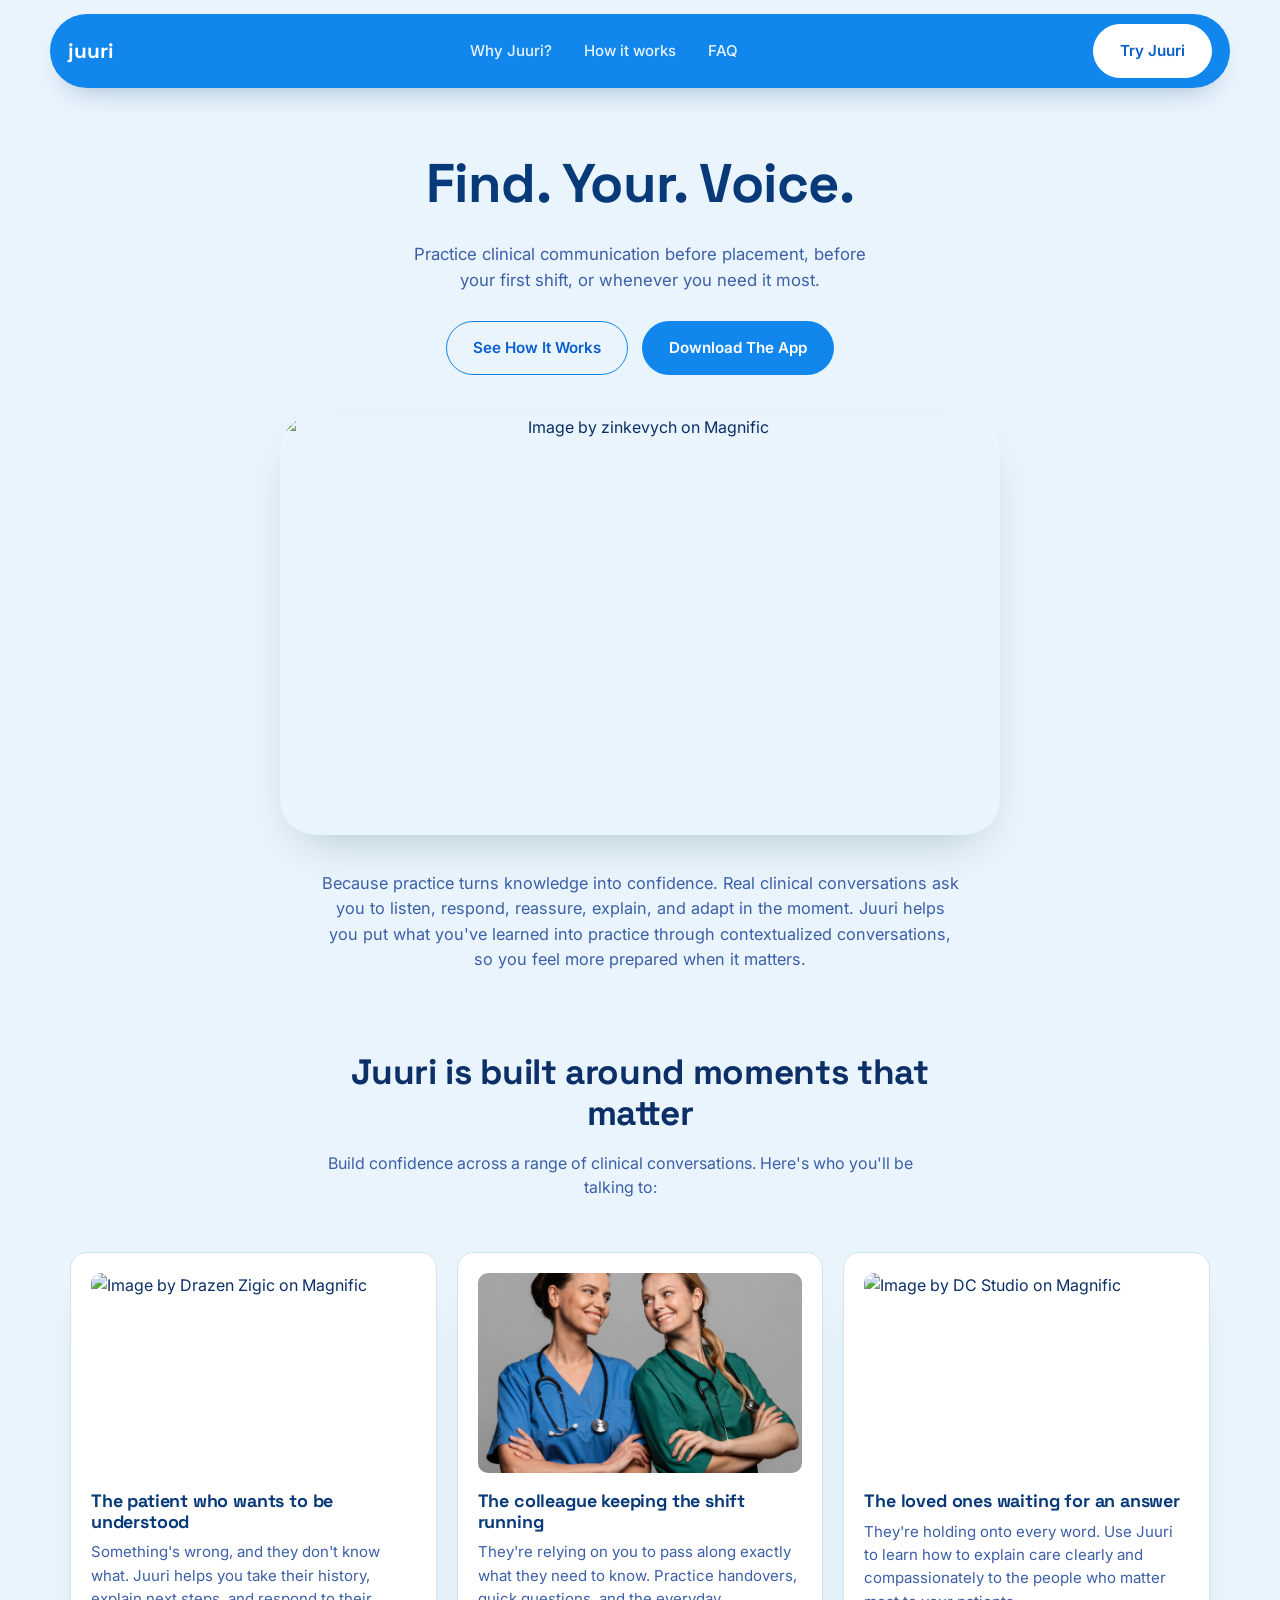
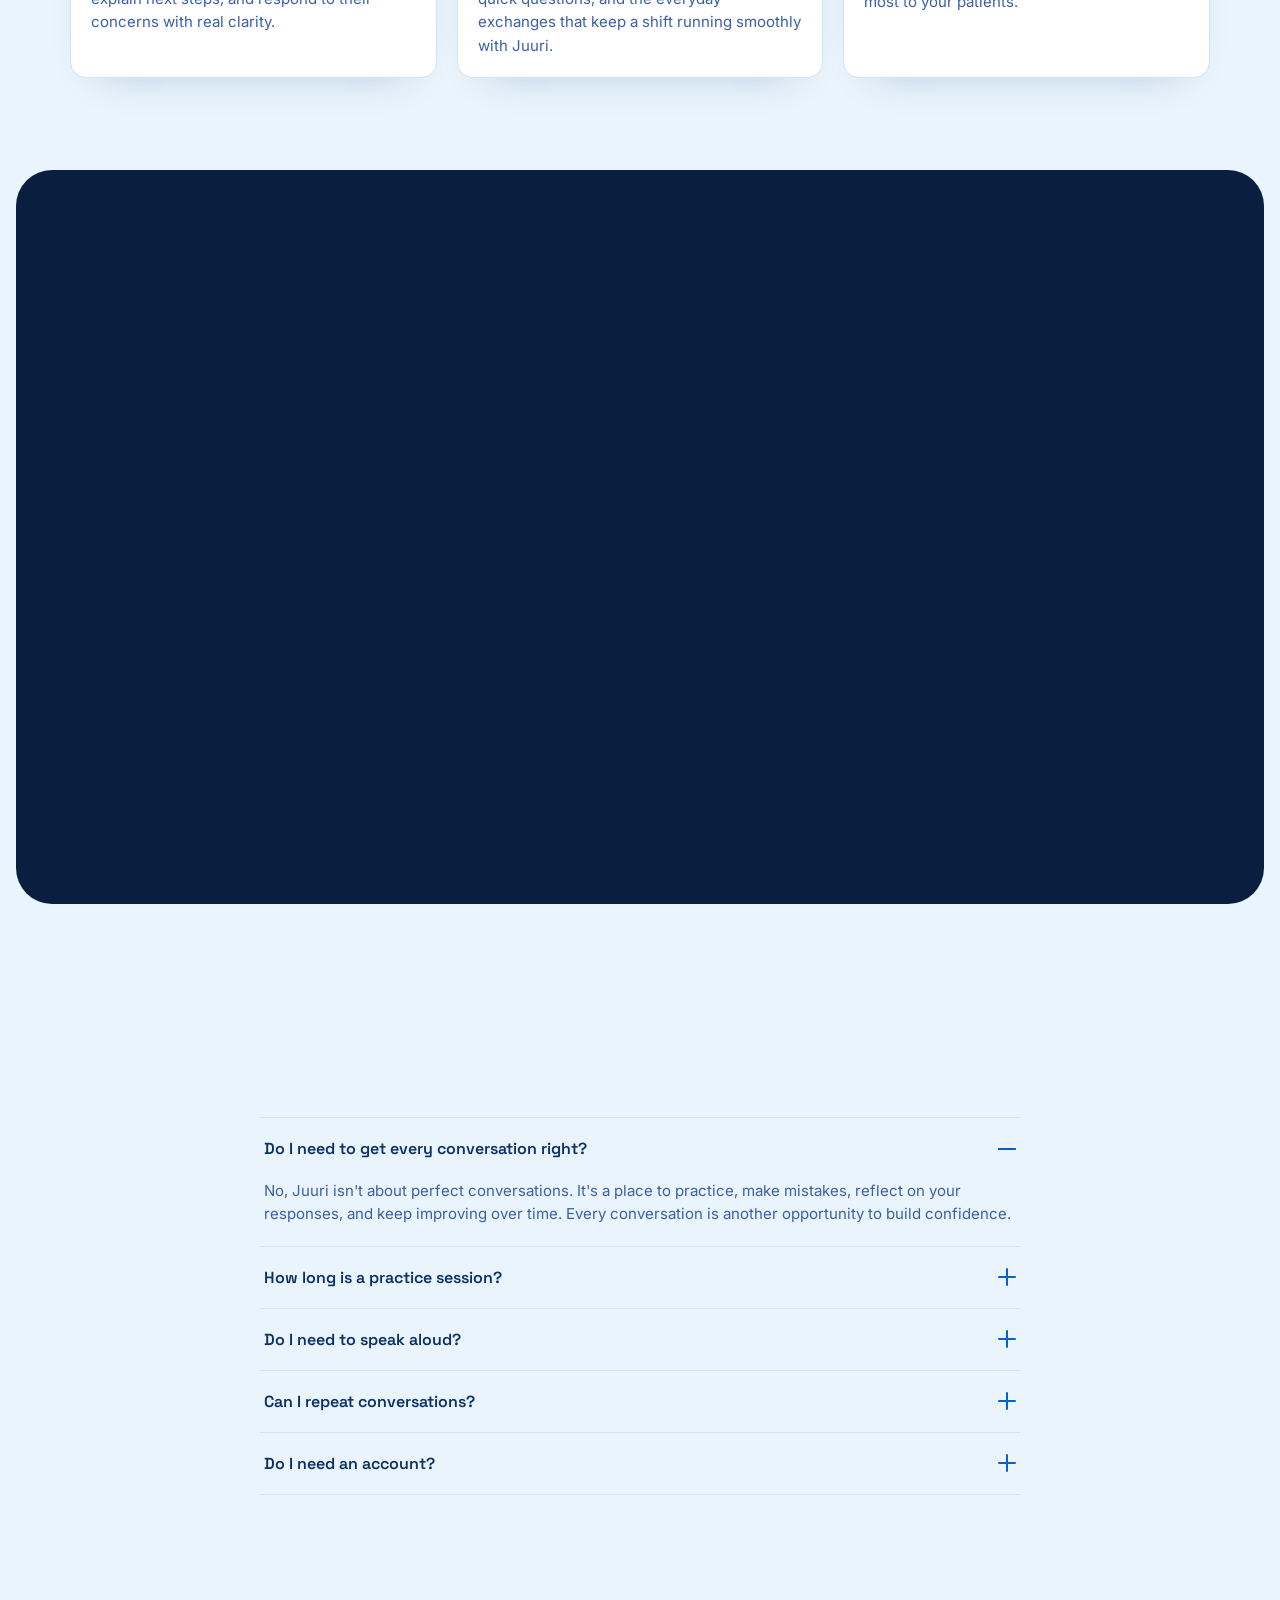
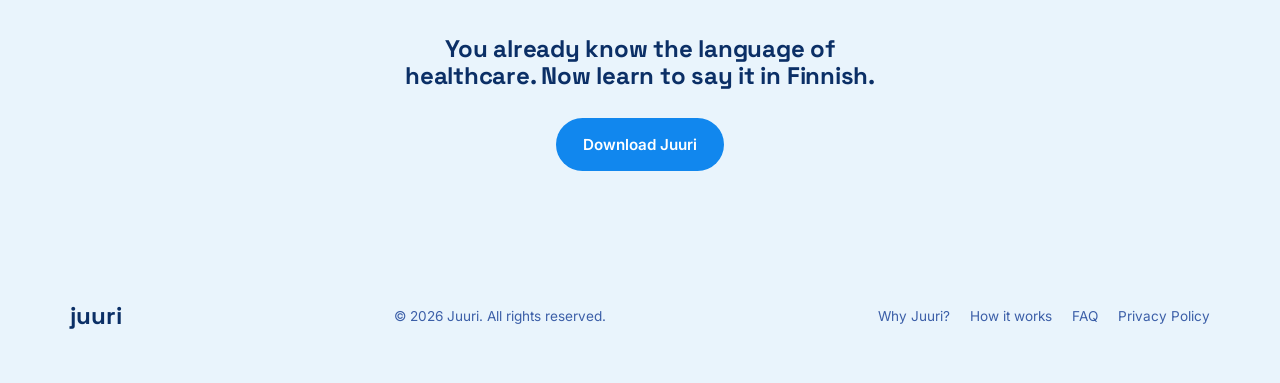
==== commit ca59510e: "update" ====
--- a/index.html
+++ b/index.html
@@ -54,24 +54,8 @@
           <a href="#download" class="btn btn-primary">Download The App</a>
         </div>
 
-        <div class="home-hero-image reveal" aria-hidden="true">
-          <svg viewBox="0 0 640 360" xmlns="http://www.w3.org/2000/svg" role="img"
-            aria-label="A nurse and a patient talking">
-            <rect width="640" height="360" rx="28" fill="#dcecfb" />
-            <circle cx="230" cy="150" r="70" fill="#bfe0f7" />
-            <circle cx="430" cy="230" r="90" fill="#cfe6fb" />
-            <g transform="translate(190,110)">
-              <circle cx="45" cy="30" r="28" fill="#ffffff" />
-              <path d="M10 150c0-38 30-64 68-64s68 26 68 64" fill="#1187EE" />
-              <rect x="30" y="70" width="30" height="30" rx="8" fill="#0A5FCC" />
-            </g>
-            <g transform="translate(360,90)">
-              <circle cx="45" cy="30" r="28" fill="#ffffff" />
-              <path d="M8 152c0-40 32-66 70-66s70 26 70 66" fill="#0B2F66" />
-            </g>
-            <path d="M270 150 h60" stroke="#ffffff" stroke-width="4" stroke-linecap="round"
-              stroke-dasharray="2 10" />
-          </svg>
+        <div class="home-hero-image reveal">
+          <img src="images/home.jpg" alt="Image by zinkevych on Magnific">
         </div>
 
         <p class="home-hero-copy">Because practice turns knowledge into confidence. Real clinical conversations ask
@@ -90,15 +74,8 @@
 
         <div class="moments-track" id="momentsTrack">
           <article class="moment-card">
-            <div class="moment-image" aria-hidden="true">
-              <svg viewBox="0 0 320 200" xmlns="http://www.w3.org/2000/svg">
-                <rect width="320" height="200" rx="20" fill="#dcecfb" />
-                <circle cx="120" cy="90" r="50" fill="#1187EE" opacity=".18" />
-                <circle cx="120" cy="70" r="26" fill="#ffffff" />
-                <path d="M78 165c0-32 22-52 42-52s42 20 42 52" fill="#1187EE" />
-                <circle cx="230" cy="120" r="22" fill="#ffffff" />
-                <path d="M205 168c0-22 12-36 25-36s25 14 25 36" fill="#0B2F66" />
-              </svg>
+            <div class="moment-image">
+              <img src="images/understand.jpg" alt="Image by Drazen Zigic on Magnific">
             </div>
             <h3>The patient who wants to be understood</h3>
             <p>Something's wrong, and they don't know what. Juuri helps you take their history, explain next steps,
@@ -106,15 +83,8 @@
           </article>
 
           <article class="moment-card">
-            <div class="moment-image" aria-hidden="true">
-              <svg viewBox="0 0 320 200" xmlns="http://www.w3.org/2000/svg">
-                <rect width="320" height="200" rx="20" fill="#dcecfb" />
-                <circle cx="130" cy="80" r="24" fill="#ffffff" />
-                <path d="M100 168c0-30 14-48 30-48s30 18 30 48" fill="#1187EE" />
-                <circle cx="205" cy="70" r="22" fill="#ffffff" />
-                <path d="M178 168c0-26 12-42 27-42s27 16 27 42" fill="#0B2F66" />
-                <rect x="70" y="30" width="180" height="10" rx="5" fill="#ffffff" opacity=".6" />
-              </svg>
+            <div class="moment-image">
+              <img src="images/colleauge.jpg" alt="Image by magnific">
             </div>
             <h3>The colleague keeping the shift running</h3>
             <p>They're relying on you to pass along exactly what they need to know. Practice handovers, quick
@@ -122,16 +92,8 @@
           </article>
 
           <article class="moment-card">
-            <div class="moment-image" aria-hidden="true">
-              <svg viewBox="0 0 320 200" xmlns="http://www.w3.org/2000/svg">
-                <rect width="320" height="200" rx="20" fill="#dcecfb" />
-                <circle cx="110" cy="150" r="26" fill="#ffffff" />
-                <path d="M80 195c0-24 14-38 30-38s30 14 30 38" fill="#0B2F66" />
-                <circle cx="190" cy="150" r="26" fill="#ffffff" />
-                <path d="M160 195c0-24 14-38 30-38s30 14 30 38" fill="#1187EE" />
-                <circle cx="150" cy="70" r="30" fill="#ffffff" />
-                <path d="M115 130c0-26 16-42 35-42s35 16 35 42" fill="#8fd3ff" />
-              </svg>
+            <div class="moment-image">
+              <img src="images/family.jpg" alt="Image by DC Studio on Magnific">
             </div>
             <h3>The loved ones waiting for an answer</h3>
             <p>They're holding onto every word. Use Juuri to learn how to explain care clearly and compassionately
--- a/styles.css
+++ b/styles.css
@@ -456,6 +456,7 @@
   box-shadow:var(--shadow);
   margin-bottom:36px;
 }
+.home-hero-image img{width:100%; height:clamp(220px, 42vw, 420px); object-fit:cover;}
 .home-hero-copy{max-width:64ch; margin:0 auto; font-size:1.02rem;}
 
 /* ---------- moments that matter ---------- */
@@ -472,6 +473,7 @@
   padding:20px; box-shadow:0 20px 40px -30px rgba(10,60,120,.3);
 }
 .moment-image{border-radius:var(--radius-sm); overflow:hidden; margin-bottom:18px;}
+.moment-image img{width:100%; height:200px; object-fit:cover;}
 .moment-card h3{font-size:1.12rem; margin-bottom:8px;}
 .moment-card p{font-size:.94rem; margin-bottom:0;}
 .moments-nav{display:flex; justify-content:center; gap:14px; margin-top:20px;}
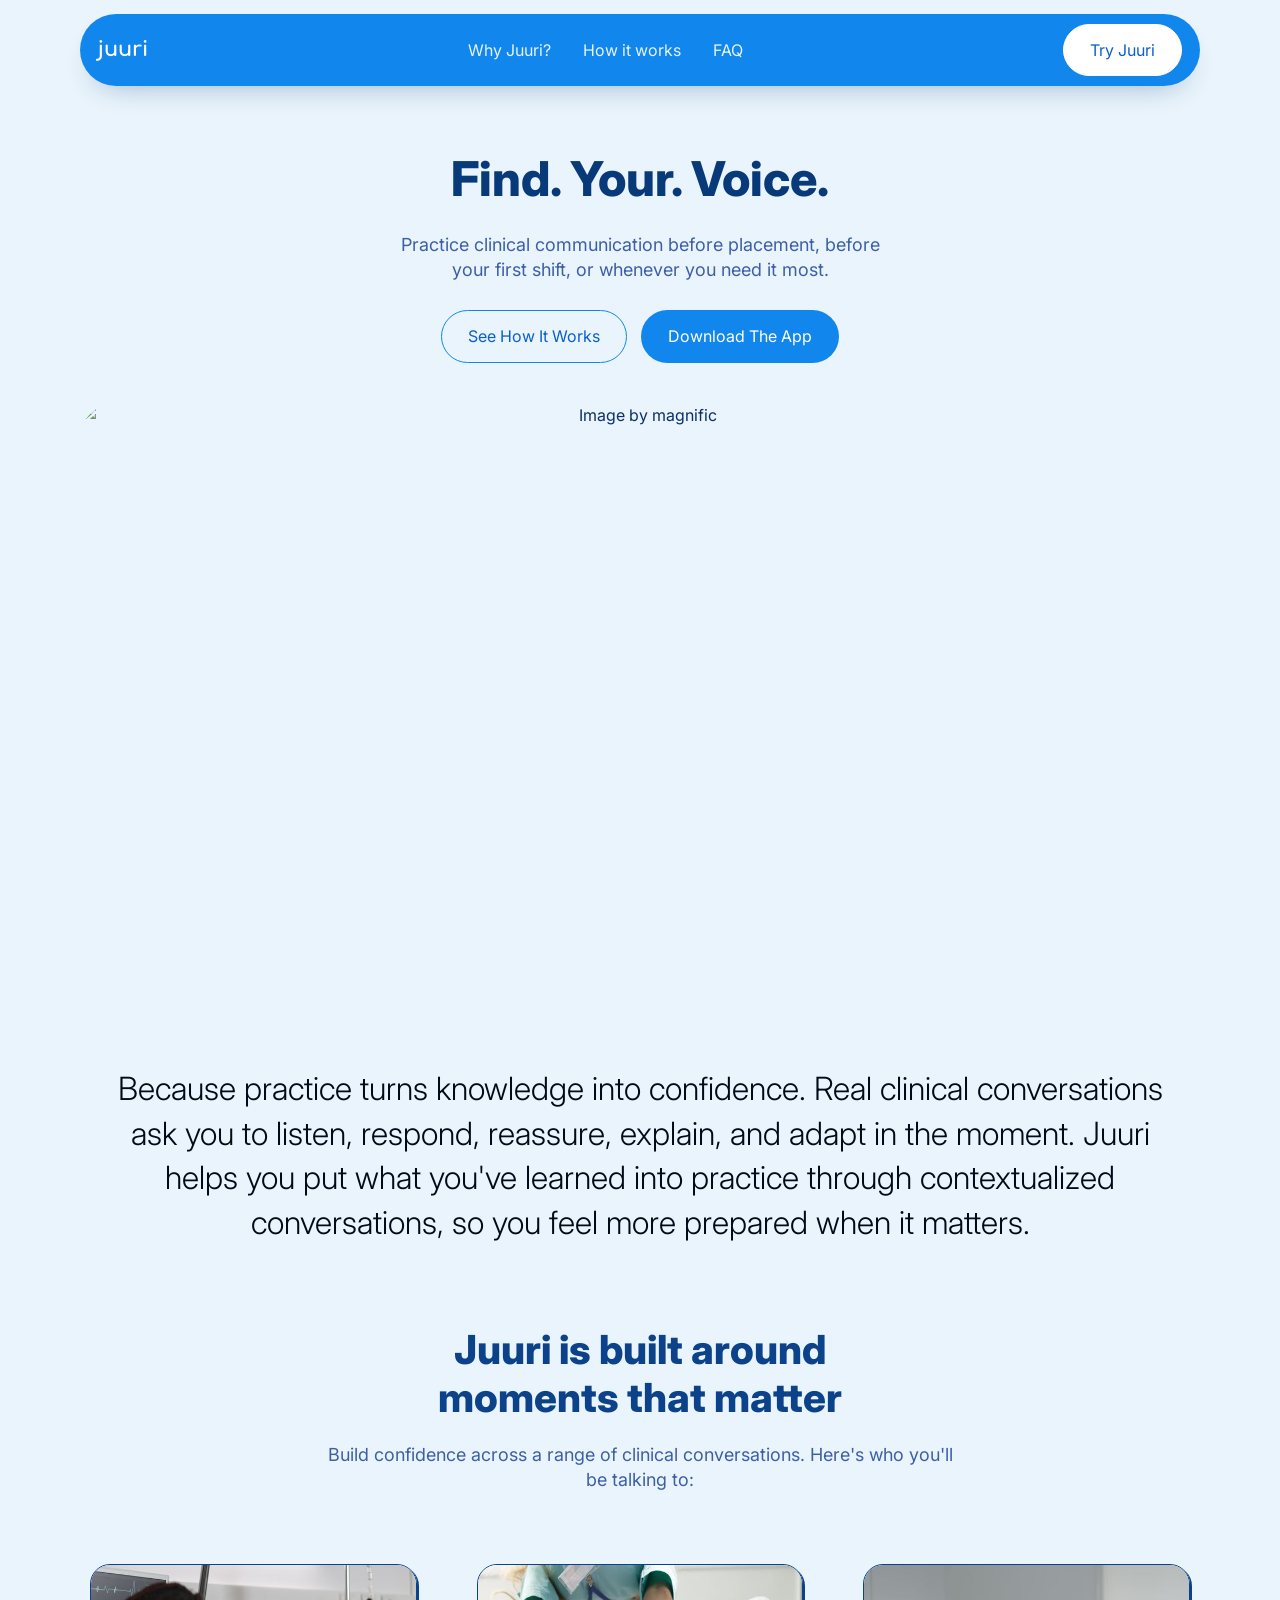
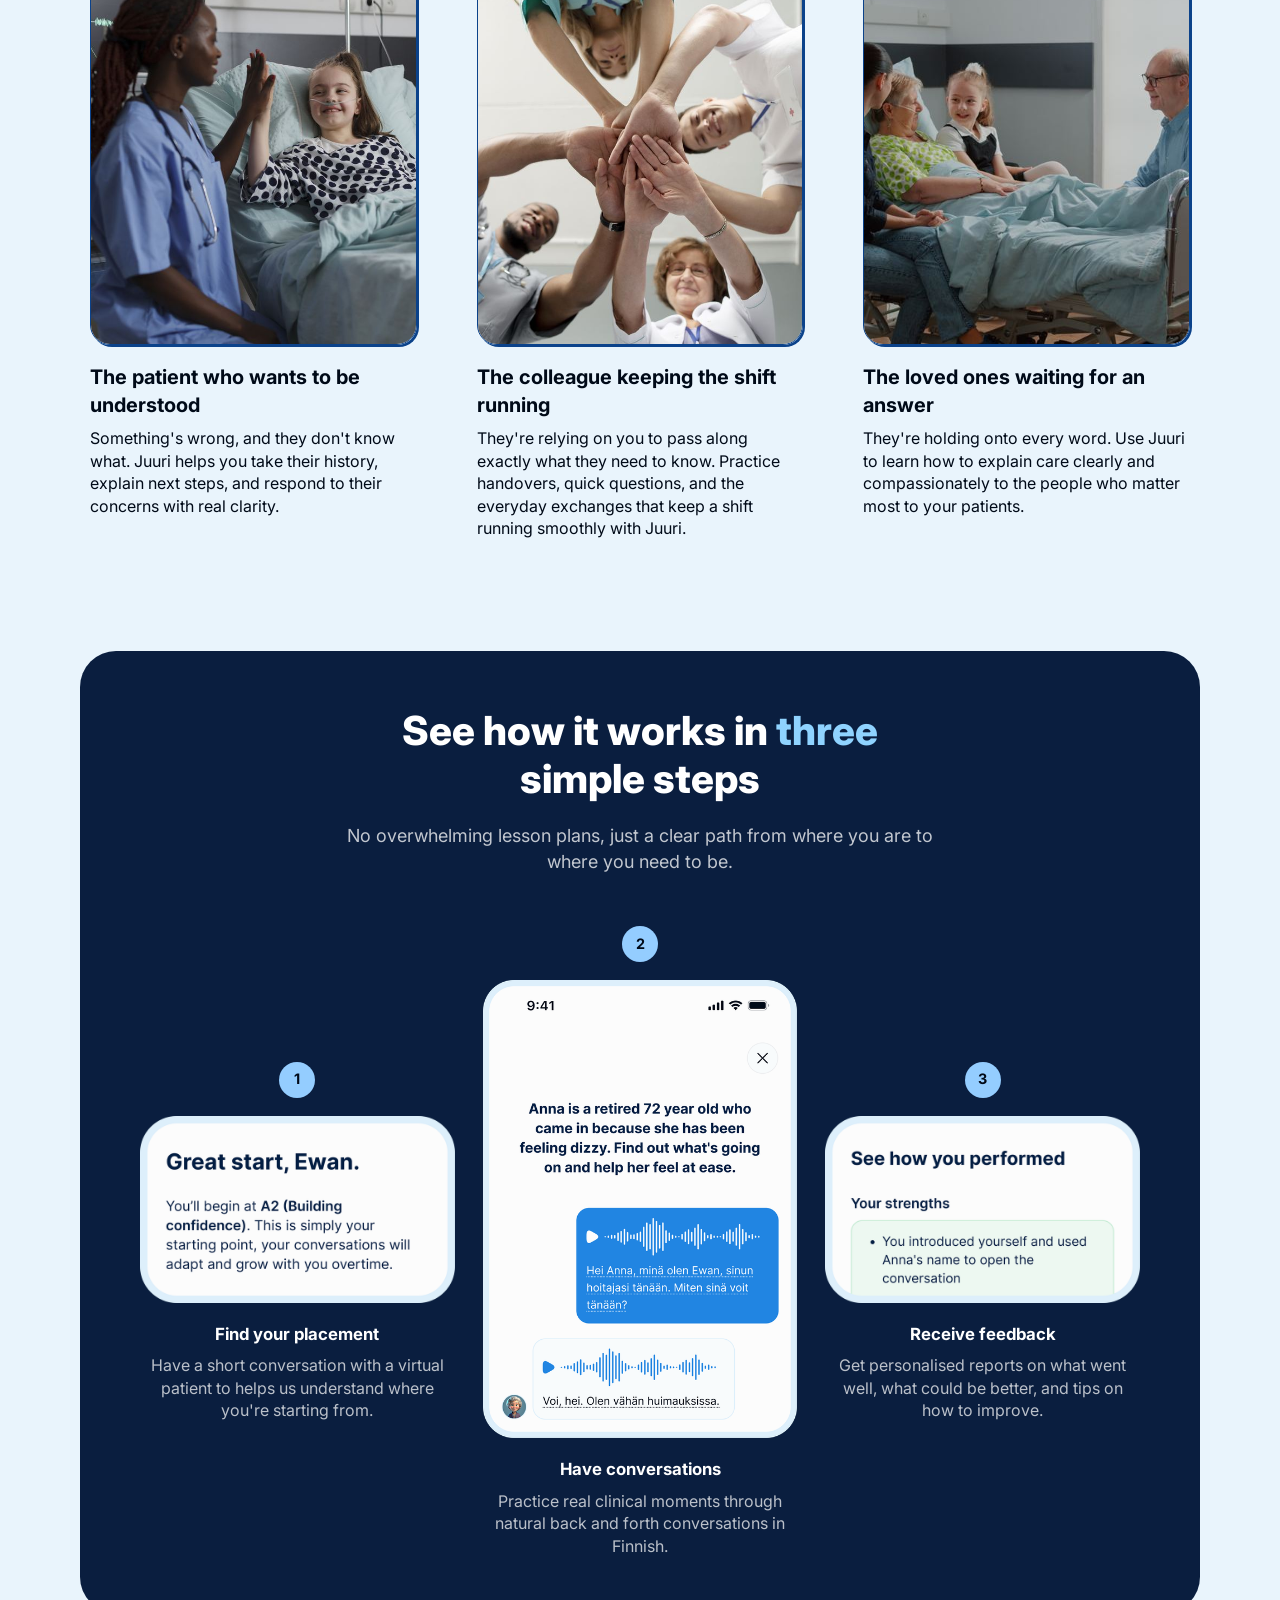
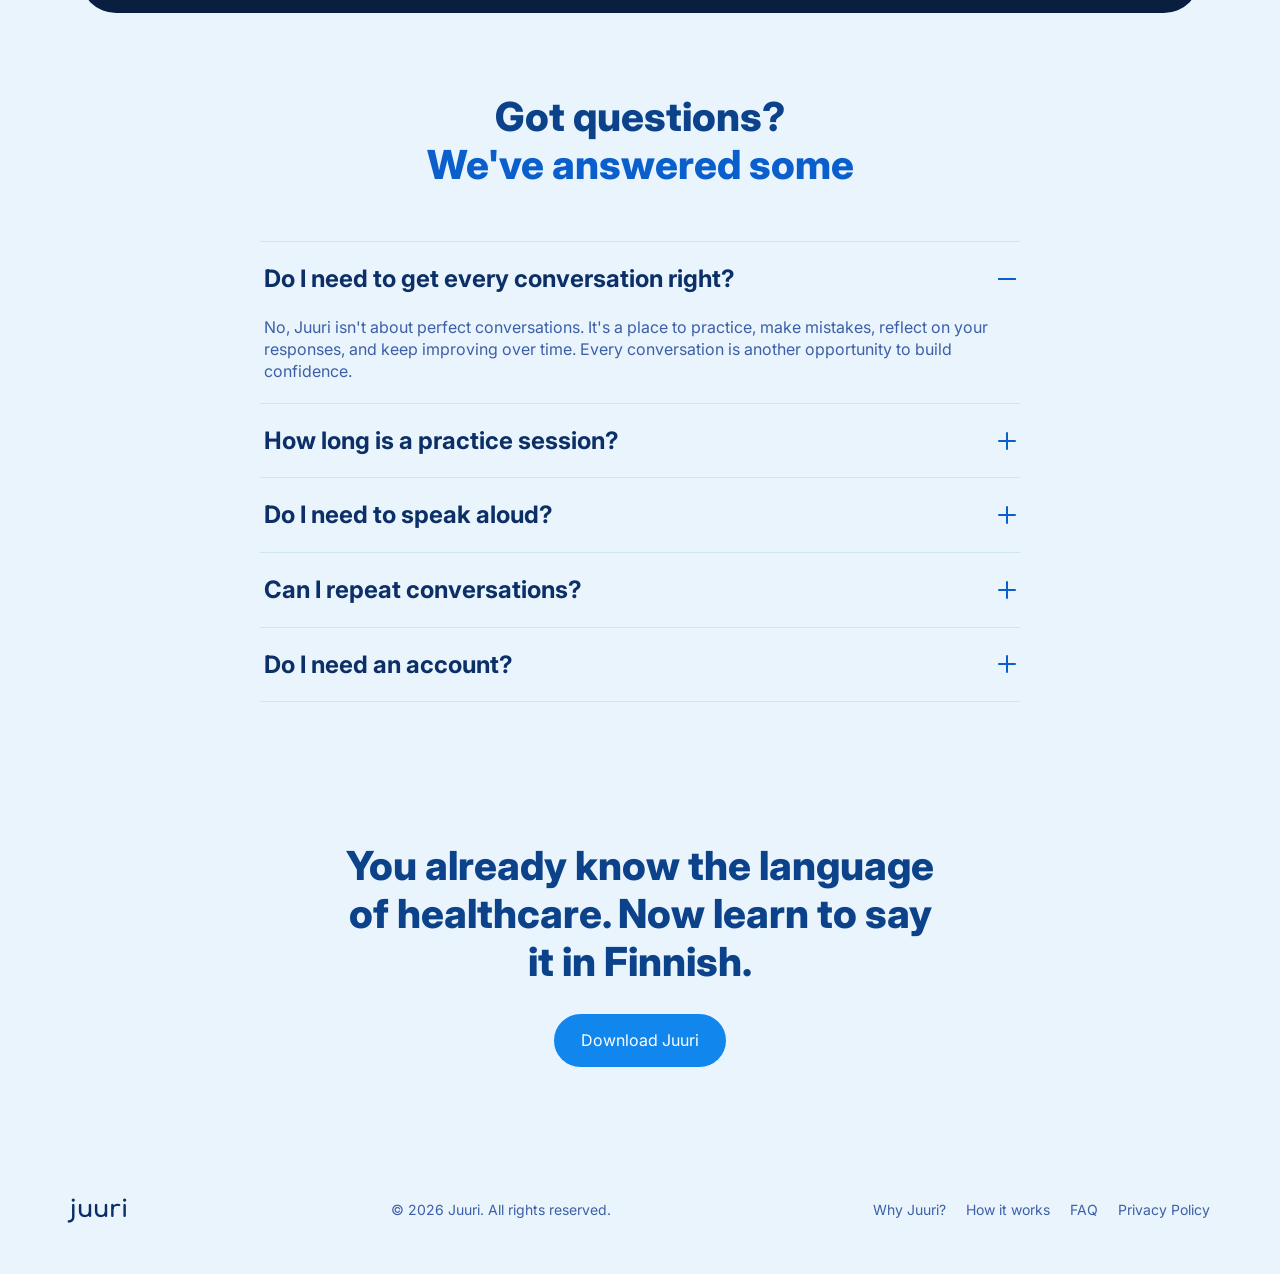
==== commit e4689b2a: "let's hope it's done" ====
--- a/index.html
+++ b/index.html
@@ -7,7 +7,7 @@
   <title>Juuri — Find. Your. Voice.</title>
   <link rel="preconnect" href="https://fonts.googleapis.com">
   <link
-    href="https://fonts.googleapis.com/css2?family=Space+Grotesk:wght@500;600;700&family=Inter:wght@400;500;600;700&family=IBM+Plex+Mono:wght@500;600&display=swap"
+    href="https://fonts.googleapis.com/css2?family=Comfortaa:wght@700&family=Inter:wght@300;400;600;700;800&display=swap"
     rel="stylesheet">
   <link rel="stylesheet" href="styles.css">
 </head>
@@ -17,7 +17,7 @@
   <a href="#main" class="skip-link">Skip to content</a>
 
   <header class="home-header">
-    <nav class="nav container home-nav">
+    <nav class="nav home-nav">
       <a href="#top" class="logo home-logo">juuri</a>
       <div class="nav-links home-nav-links">
         <a href="#why">Why Juuri?</a>
@@ -53,14 +53,20 @@
           <a href="#how" class="btn btn-outline">See How It Works</a>
           <a href="#download" class="btn btn-primary">Download The App</a>
         </div>
-
+      </div>
+
+      <div class="home-hero-image-wrap">
         <div class="home-hero-image reveal">
-          <img src="images/home.jpg" alt="Image by zinkevych on Magnific">
-        </div>
-
+          <img src="images/home.jpg" alt="Image by magnific" loading="eager" fetchpriority="high" width="1200"
+            height="420">
+        </div>
+      </div>
+
+      <div class="container">
         <p class="home-hero-copy">Because practice turns knowledge into confidence. Real clinical conversations ask
           you to listen, respond, reassure, explain, and adapt in the moment. Juuri helps you put what you've
-          learned into practice through contextualized conversations, so you feel more prepared when it matters.</p>
+          learned into practice through contextualized conversations, so you feel more prepared when it matters.
+        </p>
       </div>
     </section>
 
@@ -68,14 +74,14 @@
     <section class="home-moments" id="why">
       <div class="container">
         <div class="section-head center reveal">
-          <h2>Juuri is built around moments that matter</h2>
+          <h2 style="color: var(--stroke-navy);">Juuri is built around<br>moments that matter</h2>
           <p>Build confidence across a range of clinical conversations. Here's who you'll be talking to:</p>
         </div>
 
         <div class="moments-track" id="momentsTrack">
           <article class="moment-card">
             <div class="moment-image">
-              <img src="images/understand.jpg" alt="Image by Drazen Zigic on Magnific">
+              <img src="images/image1.jpg" alt="Image by DC Studio on Magnific" loading="lazy" width="274" height="320">
             </div>
             <h3>The patient who wants to be understood</h3>
             <p>Something's wrong, and they don't know what. Juuri helps you take their history, explain next steps,
@@ -84,7 +90,7 @@
 
           <article class="moment-card">
             <div class="moment-image">
-              <img src="images/colleauge.jpg" alt="Image by magnific">
+              <img src="images/image2.jpg" alt="Image by magnific" loading="lazy" width="274" height="320">
             </div>
             <h3>The colleague keeping the shift running</h3>
             <p>They're relying on you to pass along exactly what they need to know. Practice handovers, quick
@@ -93,7 +99,7 @@
 
           <article class="moment-card">
             <div class="moment-image">
-              <img src="images/family.jpg" alt="Image by DC Studio on Magnific">
+              <img src="images/image3.jpg" alt="Image by DC Studio on Magnific" loading="lazy" width="274" height="320">
             </div>
             <h3>The loved ones waiting for an answer</h3>
             <p>They're holding onto every word. Use Juuri to learn how to explain care clearly and compassionately
@@ -122,17 +128,15 @@
     <section class="home-steps" id="how">
       <div class="container">
         <div class="section-head center light reveal">
-          <h2>See how it works in <span class="accent">three</span> simple steps</h2>
+          <h2>See how it works in <span class="accent">three</span><br>simple steps</h2>
           <p>No overwhelming lesson plans, just a clear path from where you are to where you need to be.</p>
         </div>
 
         <div class="steps-track">
           <div class="step-col reveal">
             <span class="step-badge">1</span>
-            <div class="step-card">
-              <p class="step-card-title">Great start, Ewan.</p>
-              <p class="step-card-text">You'll begin at A2 (Building confidence). This is simply your starting
-                point, your conversations will adapt and grow with you overtime.</p>
+            <div class="step-card-image">
+              <img src="images/how_it_works_1.png" alt="Great start, Ewan. You'll begin at A2 (Building confidence). This is simply your starting point, your conversations will adapt and grow with you overtime." loading="lazy" width="760" height="452">
             </div>
             <h3 class="step-caption">Find your placement</h3>
             <p class="step-desc">Have a short conversation with a virtual patient to helps us understand where
@@ -141,21 +145,8 @@
 
           <div class="step-col reveal">
             <span class="step-badge">2</span>
-            <div class="step-card step-card-phone">
-              <div class="phone-status">
-                <span>9:41</span>
-                <span class="phone-icons">📶 🔋</span>
-              </div>
-              <p class="phone-context">Anna is a retired 72 year old who came in because she has been feeling
-                dizzy. Find out what's going on and help her feel at ease.</p>
-              <div class="chat-bubble chat-in">
-                <span class="waveform" aria-hidden="true"></span>
-                <span class="chat-text">Hei Anna, mä olen Ewan, sairaanhoitaja. Miten voin auttaa?</span>
-              </div>
-              <div class="chat-bubble chat-out">
-                <span class="waveform" aria-hidden="true"></span>
-                <span class="chat-text">Voi hei. Olen vähän huimauksissa.</span>
-              </div>
+            <div class="step-card-image">
+              <img src="images/how_it_works_2.png" alt="Anna is a retired 72 year old who came in because she has been feeling dizzy. Find out what's going on and help her feel at ease." loading="lazy" width="560" height="816">
             </div>
             <h3 class="step-caption">Have conversations</h3>
             <p class="step-desc">Practice real clinical moments through natural back and forth conversations in
@@ -164,12 +155,8 @@
 
           <div class="step-col reveal">
             <span class="step-badge">3</span>
-            <div class="step-card">
-              <p class="step-card-title">See how you performed</p>
-              <p class="step-card-label">Your strengths</p>
-              <ul class="step-card-list">
-                <li>You introduced yourself and used Anna's name to open the conversation</li>
-              </ul>
+            <div class="step-card-image">
+              <img src="images/how_it_works_3.png" alt="See how you performed. Your strengths: you introduced yourself and used Anna's name to open the conversation." loading="lazy" width="760" height="452">
             </div>
             <h3 class="step-caption">Receive feedback</h3>
             <p class="step-desc">Get personalised reports on what went well, what could be better, and tips on how
@@ -183,7 +170,7 @@
     <section class="home-faq" id="faq">
       <div class="container">
         <div class="section-head center reveal">
-          <h2>Got questions? <span class="accent-blue">We've answered some</span></h2>
+          <h2 style="color: var(--stroke-navy);">Got questions? <span class="accent-blue">We've answered some</span></h2>
         </div>
 
         <div class="faq-list" id="faqList">
@@ -248,7 +235,7 @@
     <!-- ============ FINAL CTA ============ -->
     <section class="home-final-cta" id="download">
       <div class="container">
-        <h2>You already know the language of healthcare. Now learn to say it in Finnish.</h2>
+        <h2 style="color: var(--stroke-navy);">You already know the language<br>of healthcare. Now learn to say<br>it in Finnish.</h2>
         <a href="#top" class="btn btn-primary">Download Juuri</a>
       </div>
     </section>
--- a/styles.css
+++ b/styles.css
@@ -9,24 +9,27 @@
   --teal-dark:#0A5FCC;
   --teal-deepest:#083A7A;
   --ink:#0B2F66;
+  --ink-dark:#000A18;
   --ink-soft:#3C5FA8;
   --pulse:#e8a33d; /* single sparing highlight, used only in EKG dot */
   --bg-page:#e9f4fc;
   --navy-deep:#0a1e3f;
   --accent-light:#8fd3ff;
+  --stroke-navy:#0B428A;
   --radius-sm:10px;
   --radius-md:16px;
   --radius-lg:28px;
   --radius-xl:36px;
   --shadow:0 20px 50px -25px rgba(10,60,60,.35);
-  --display:'Space Grotesk',sans-serif;
+  --display:'Comfortaa',cursive;
   --body:'Inter',sans-serif;
-  --mono:'IBM Plex Mono',monospace;
+  --mono:'Inter',sans-serif;
   --maxw:1180px;
+  --header-offset:96px;
 }
 
 *{box-sizing:border-box;}
-html{scroll-behavior:smooth;}
+html{scroll-behavior:smooth; scroll-padding-top:var(--header-offset);}
 @media (prefers-reduced-motion: reduce){
   html{scroll-behavior:auto;}
   *{animation-duration:.001ms !important; animation-iteration-count:1 !important; transition-duration:.001ms !important;}
@@ -40,14 +43,21 @@
   line-height:1.55;
 }
 h1,h2,h3,h4{
-  font-family:var(--display);
-  color:var(--teal-deepest);
+  font-family:var(--body);
   margin:0 0 .5em;
-  line-height:1.15;
-  letter-spacing:-.01em;
-}
-
-p{margin:0 0 1em;color:var(--ink-soft);}
+}
+/* ---- type scale (per design system: Comfortaa = logo only, Inter = everything else) ---- */
+h1{font-size:32px; font-weight:800; line-height:1.4; color:var(--teal-deepest);} /* hero heading */
+h2{font-size:28px; font-weight:800; line-height:1.4; color:var(--stroke-navy);} /* main section heading */
+h3,h4{font-size:18px; font-weight:700; line-height:1.4; color:var(--teal-deepest);} /* subsection heading */
+@media (min-width:900px){
+  h1{font-size:48px; line-height:1.2;}
+  h2{font-size:40px; line-height:1.2;}
+  h3,h4{font-size:20px; line-height:1.4;}
+}
+
+p{margin:0 0 1em; color:var(--ink-soft); font-size:16px; font-weight:400; line-height:1.4;}
+@media (min-width:900px){p{font-size:18px;}}
 a{color:inherit;}
 img,svg{max-width:100%;display:block;}
 .container{max-width:var(--maxw); margin:0 auto; padding:0 20px;}
@@ -76,8 +86,9 @@
   padding:14px 26px;
   border-radius:999px;
   font-family:var(--body);
-  font-weight:600;
-  font-size:.95rem;
+  font-weight:400;
+  font-size:14px;
+  line-height:1.4;
   text-decoration:none;
   border:1.5px solid transparent;
   cursor:pointer;
@@ -105,13 +116,12 @@
 .page-card{background:var(--white); border:1px solid var(--line); border-radius:var(--radius-lg); padding:32px clamp(20px,3vw,40px); box-shadow:var(--shadow);}
 .page-grid{display:grid; gap:20px; grid-template-columns:1fr;}
 .page-step{background:var(--pale); border:1px solid var(--line); border-radius:var(--radius-md); padding:24px;}
-.page-step h3{margin-bottom:8px; font-size:1.08rem;}
+.page-step h3{margin-bottom:8px;}
 .page-step p{margin-bottom:0;}
-.page-step .step-number{display:inline-flex; align-items:center; justify-content:center; width:40px; height:40px; border-radius:50%; background:var(--teal); color:var(--white); font-family:var(--display); font-weight:700; margin-bottom:12px;}
+.page-step .step-number{display:inline-flex; align-items:center; justify-content:center; width:40px; height:40px; border-radius:50%; background:var(--teal); color:var(--white); font-family:var(--body); font-weight:700; margin-bottom:12px;}
 @media (min-width:760px){.page-grid{grid-template-columns:repeat(3, 1fr);}}
 
 /* ============ how it works ============ */
-.section-head h2{font-size:clamp(1.6rem, 2.8vw, 2.2rem);}
 .section-head p{max-width:60ch;}
 /* ============ end ============ */
 
@@ -150,7 +160,7 @@
 .nav{display:flex; align-items:center; justify-content:space-between; padding:16px 20px;}
 .logo{display:flex; align-items:center; gap:10px; font-family:var(--display); font-weight:700; font-size:1.5rem; color:var(--teal-deepest); text-decoration:none;}
 .logo-mark{width:30px;height:30px;flex-shrink:0;}
-.nav-links{display:none; gap:32px; font-weight:500; font-size:.94rem;}
+.nav-links{display:none; gap:32px; font-family:var(--body); font-weight:400; font-size:14px; line-height:1.4;}
 .nav-links a{text-decoration:none; color:var(--ink-soft); transition:color .15s;}
 .nav-links a:hover{color:var(--teal-dark);}
 .nav-cta{display:none;}
@@ -169,9 +179,11 @@
 .mobile-menu .btn{margin-top:12px;}
 
 @media (min-width:900px){
-  .nav-links{display:flex;}
+  .nav-links{display:flex; font-size:16px;}
   .nav-cta{display:inline-flex;}
   .nav-toggle{display:none;}
+  .btn{font-size:16px;}
+  .footer-row{font-size:16px;}
 }
 
 /* ============ HERO ============ */
@@ -395,7 +407,7 @@
 }
 .footer-row{
   display:flex; flex-direction:column; gap:18px;
-  font-size:.85rem; color:var(--ink-soft);
+  font-family:var(--body); font-size:14px; font-weight:400; line-height:1.4; color:var(--ink-soft);
 }
 @media (min-width:700px){
   .footer-row{flex-direction:row; justify-content:space-between; align-items:center;}
@@ -427,7 +439,8 @@
 .btn-white:hover{background:#eaf4fc; transform:translateY(-2px);}
 
 /* ---------- home header / nav ---------- */
-.home-header{position:sticky; top:0; z-index:50; background:transparent; border-bottom:none; backdrop-filter:none; padding:14px 16px 0;}
+.home-header{position:sticky; top:0; z-index:50; background:transparent; border-bottom:none; backdrop-filter:none; padding:14px 20px 0; box-sizing:border-box;}
+@media (min-width:900px){.home-header{padding-left:80px; padding-right:80px;}}
 .home-nav{
   background:var(--teal);
   border-radius:999px;
@@ -447,17 +460,20 @@
 /* ---------- hero ---------- */
 .home-hero{padding:56px 0 40px; text-align:center;}
 .home-hero-inner{max-width:760px;}
-.home-hero h1{font-size:clamp(2.2rem, 5vw, 3.4rem);}
-.home-hero-sub{max-width:44ch; margin:0 auto 28px; font-size:1.05rem;}
+.home-hero-sub{max-width:44ch; margin:0 auto 28px;}
 .home-hero-ctas{justify-content:center; margin-top:0; margin-bottom:40px;}
+.home-hero-image-wrap{width:100%; padding:0 20px; margin-bottom:104px; box-sizing:border-box;}
 .home-hero-image{
   border-radius:var(--radius-xl);
   overflow:hidden;
-  box-shadow:var(--shadow);
-  margin-bottom:36px;
-}
-.home-hero-image img{width:100%; height:clamp(220px, 42vw, 420px); object-fit:cover;}
-.home-hero-copy{max-width:64ch; margin:0 auto; font-size:1.02rem;}
+}
+.home-hero-image img{width:100%; height:clamp(220px, 46vw, 560px); object-fit:cover;}
+.home-hero-copy{max-width:64ch; margin:0 auto; padding:0 20px; font-size:24px; font-weight:300; line-height:1.4; color:var(--ink-dark);}
+@media (min-width:900px){
+  .home-hero-image-wrap{padding:0 80px;}
+  .home-hero-copy{padding:0 40px;}
+}
+@media (min-width:900px){.home-hero-copy{font-size:32px;}}
 
 /* ---------- moments that matter ---------- */
 .home-moments{padding-top:24px;}
@@ -469,13 +485,17 @@
 .moments-track::-webkit-scrollbar{display:none;}
 .moment-card{
   flex:0 0 100%; scroll-snap-align:start;
-  background:#ffffff; border:1px solid var(--line); border-radius:var(--radius-md);
-  padding:20px; box-shadow:0 20px 40px -30px rgba(10,60,120,.3);
-}
-.moment-image{border-radius:var(--radius-sm); overflow:hidden; margin-bottom:18px;}
-.moment-image img{width:100%; height:200px; object-fit:cover;}
-.moment-card h3{font-size:1.12rem; margin-bottom:8px;}
-.moment-card p{font-size:.94rem; margin-bottom:0;}
+  padding:20px;
+}
+.moment-image{
+  border-radius:20px; overflow:hidden; margin-bottom:18px;
+  border:1px solid var(--stroke-navy);
+  box-shadow:2px 2px 0 0 var(--stroke-navy);
+}
+.moment-image img{width:100%; height:auto; aspect-ratio:274/320; object-fit:cover;}
+.moment-card h3{margin-bottom:8px; color:var(--ink-dark)}
+.moment-card p{font-size:14px; margin-bottom:0; color:var(--ink-dark);}
+@media (min-width:900px){.moment-card p{font-size:16px;}}
 .moments-nav{display:flex; justify-content:center; gap:14px; margin-top:20px;}
 .moment-arrow{
   width:42px; height:42px; border-radius:50%; border:1px solid var(--line);
@@ -484,6 +504,7 @@
 }
 .moment-arrow svg{width:18px; height:18px;}
 .moment-arrow:hover{background:var(--bg-blue); transform:translateY(-2px);}
+.moment-arrow:disabled{opacity:.35; cursor:not-allowed; pointer-events:none;}
 
 @media (min-width:760px){
   .moments-track{overflow-x:visible; scroll-snap-type:none;}
@@ -495,8 +516,11 @@
 .home-steps{
   background:var(--navy-deep);
   border-radius:var(--radius-xl);
-  margin:0 16px; padding:56px 20px;
+  margin:0 20px; padding:56px 20px;
   color:#ffffff;
+}
+@media (min-width:900px){
+  .home-steps{margin:0 80px;}
 }
 .section-head.light h2, .section-head.light p{color:#ffffff;}
 .section-head.light p{opacity:.75;}
@@ -507,39 +531,18 @@
 .step-badge{
   display:inline-flex; align-items:center; justify-content:center;
   width:36px; height:36px; border-radius:50%;
-  background:var(--teal); color:#fff;
-  font-family:var(--display); font-weight:700; font-size:.9rem;
+  background: #94CDFF; color: var(--ink-dark);
+  font-family:var(--body); font-weight:700; font-size:.9rem;
   margin-bottom:18px;
 }
-.step-card{
-  background:#ffffff; color:var(--ink); border-radius:var(--radius-md);
-  padding:22px; text-align:left; max-width:320px; margin:0 auto;
-}
-.step-card-title{font-family:var(--display); font-weight:700; color:var(--ink); margin:0 0 8px;}
-.step-card-text{font-size:.9rem; color:var(--ink-soft); margin:0;}
-.step-card-label{font-size:.82rem; font-weight:600; color:var(--teal-dark); margin:4px 0 8px;}
-.step-card-list{margin:0; padding-left:18px; font-size:.88rem; color:var(--ink-soft);}
-.step-card-list li{margin-bottom:0;}
+.step-card-image{max-width:320px; margin:0 auto;}
+.step-card-image img{width:100%; height:auto; display:block;}
 .step-caption{color:#ffffff; font-size:1.05rem; margin:20px 0 8px;}
-.step-desc{color:rgba(255,255,255,.72); font-size:.92rem; max-width:320px; margin:0 auto;}
-
-.step-card-phone{padding:16px;}
-.phone-status{display:flex; justify-content:space-between; font-family:var(--mono); font-size:.7rem; color:var(--ink-soft); margin-bottom:10px;}
-.phone-context{font-size:.82rem; color:var(--ink-soft); background:var(--pale); border-radius:10px; padding:10px 12px; margin:0 0 12px;}
-.chat-bubble{
-  display:flex; align-items:center; gap:8px;
-  border-radius:14px; padding:10px 12px; font-size:.78rem; margin-bottom:10px;
-}
-.chat-in{background:var(--pale); color:var(--ink); border:1px solid var(--line);}
-.chat-out{background:var(--teal); color:#fff; margin-left:auto; flex-direction:row-reverse;}
-.waveform{
-  flex-shrink:0; width:44px; height:16px;
-  background:repeating-linear-gradient(90deg, currentColor 0 2px, transparent 2px 5px);
-  opacity:.6; border-radius:2px;
-}
+.step-desc{color:rgba(255,255,255,.72); font-size:14px; max-width:320px; margin:0 auto;}
+@media (min-width:900px){.step-desc{font-size:16px;}}
 
 @media (min-width:860px){
-  .steps-track{flex-direction:row; align-items:flex-start; gap:28px;}
+  .steps-track{flex-direction:row; align-items:center; gap:28px;}
   .step-col{flex:1;}
 }
 
@@ -551,8 +554,9 @@
 .faq-question{
   width:100%; display:flex; align-items:center; justify-content:space-between; gap:16px;
   background:none; border:none; text-align:left; cursor:pointer;
-  padding:20px 4px; font-family:var(--display); font-weight:600; font-size:1rem; color:var(--ink);
-}
+  padding:20px 4px; font-family:var(--body); font-weight:700; font-size:17px; line-height:1.4; color:var(--ink);
+}
+@media (min-width:900px){.faq-question{font-size:24px;}}
 .faq-icon{position:relative; width:18px; height:18px; flex-shrink:0;}
 .faq-icon::before, .faq-icon::after{
   content:""; position:absolute; background:var(--teal-dark);
@@ -562,8 +566,9 @@
 .faq-icon::after{left:8px; top:0; width:2px; height:18px;}
 .faq-item.is-open .faq-icon::after{transform:rotate(90deg);}
 .faq-answer{max-height:0; overflow:hidden; transition:max-height .25s ease;}
-.faq-answer p{padding:0 4px 20px; margin:0; font-size:.94rem;}
-.faq-item.is-open .faq-answer{max-height:240px;}
+.faq-answer p{padding:0 4px 20px; margin:0; font-size:14px;}
+@media (min-width:900px){.faq-answer p{font-size:16px;}}
+.faq-item.is-open .faq-answer{max-height:320px;}
 
 /* ---------- final CTA ---------- */
 .home-final-cta{padding:60px 0 90px; text-align:center;}
